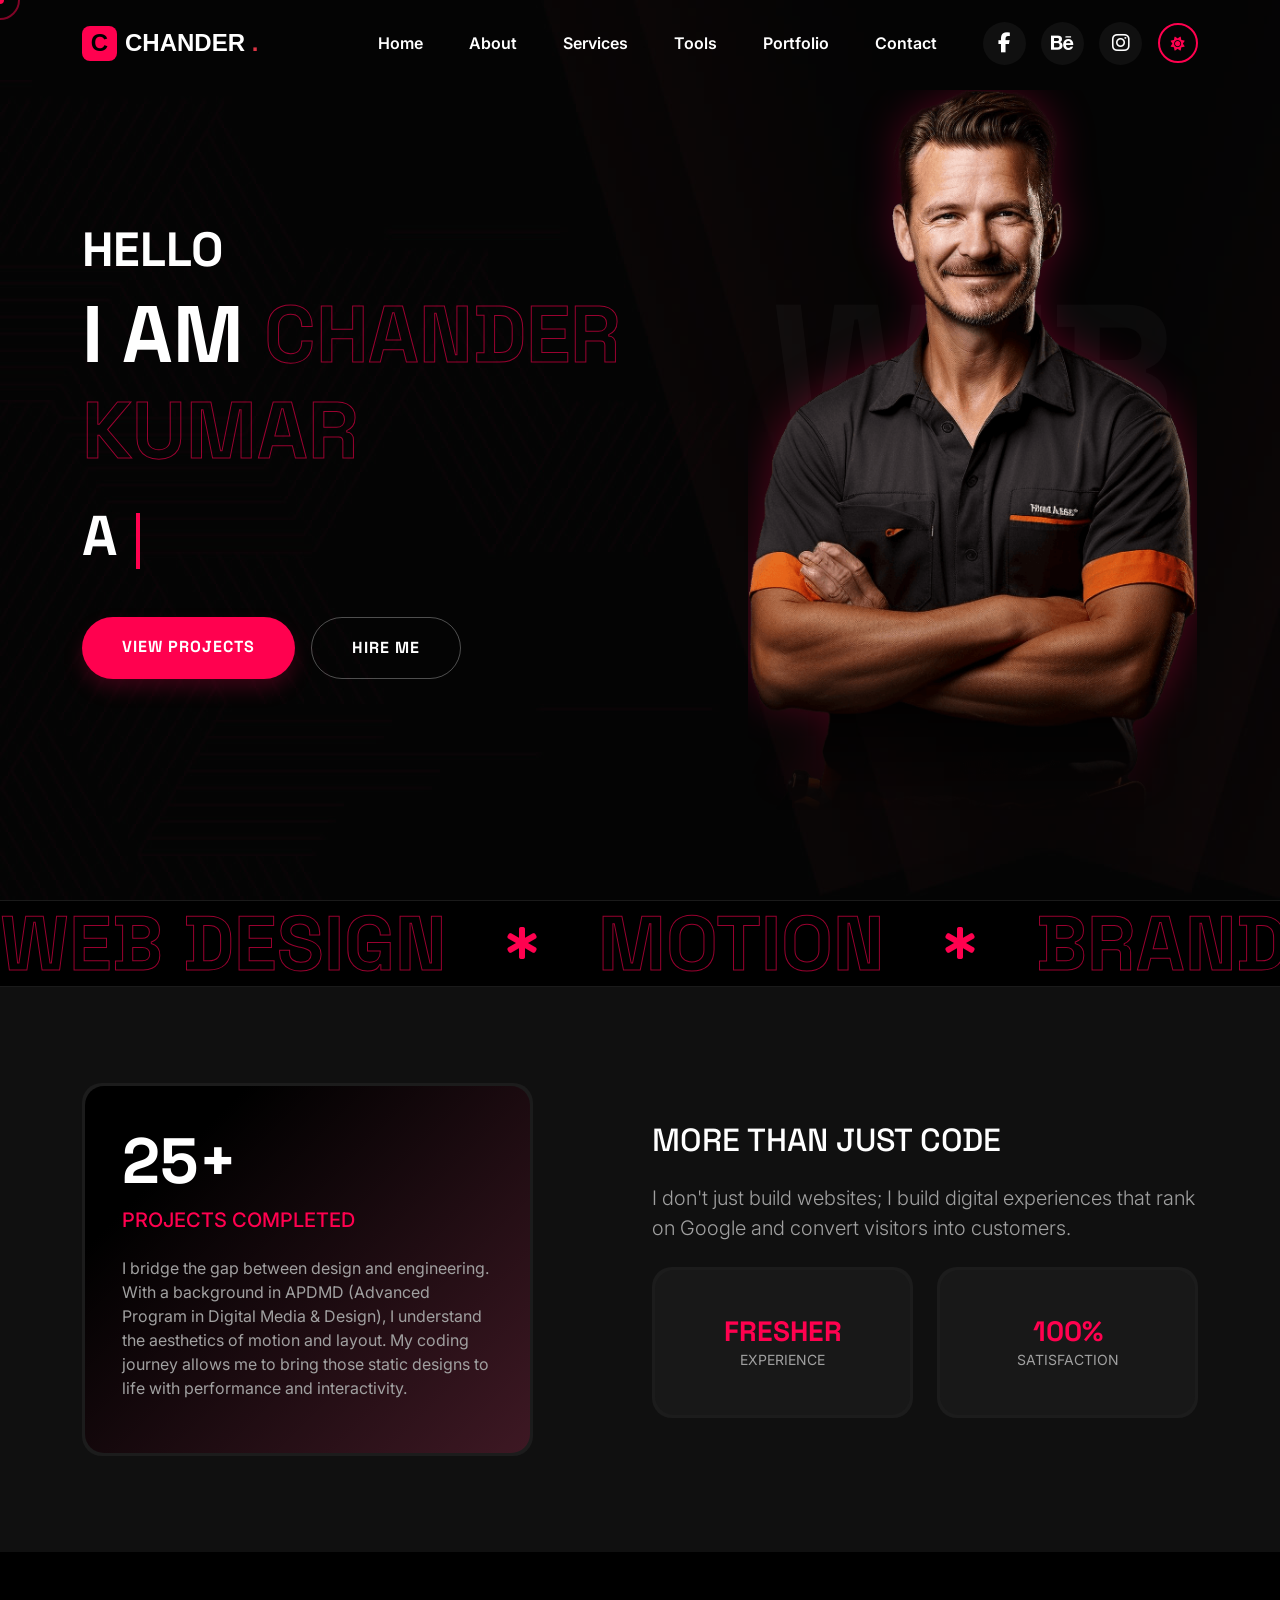
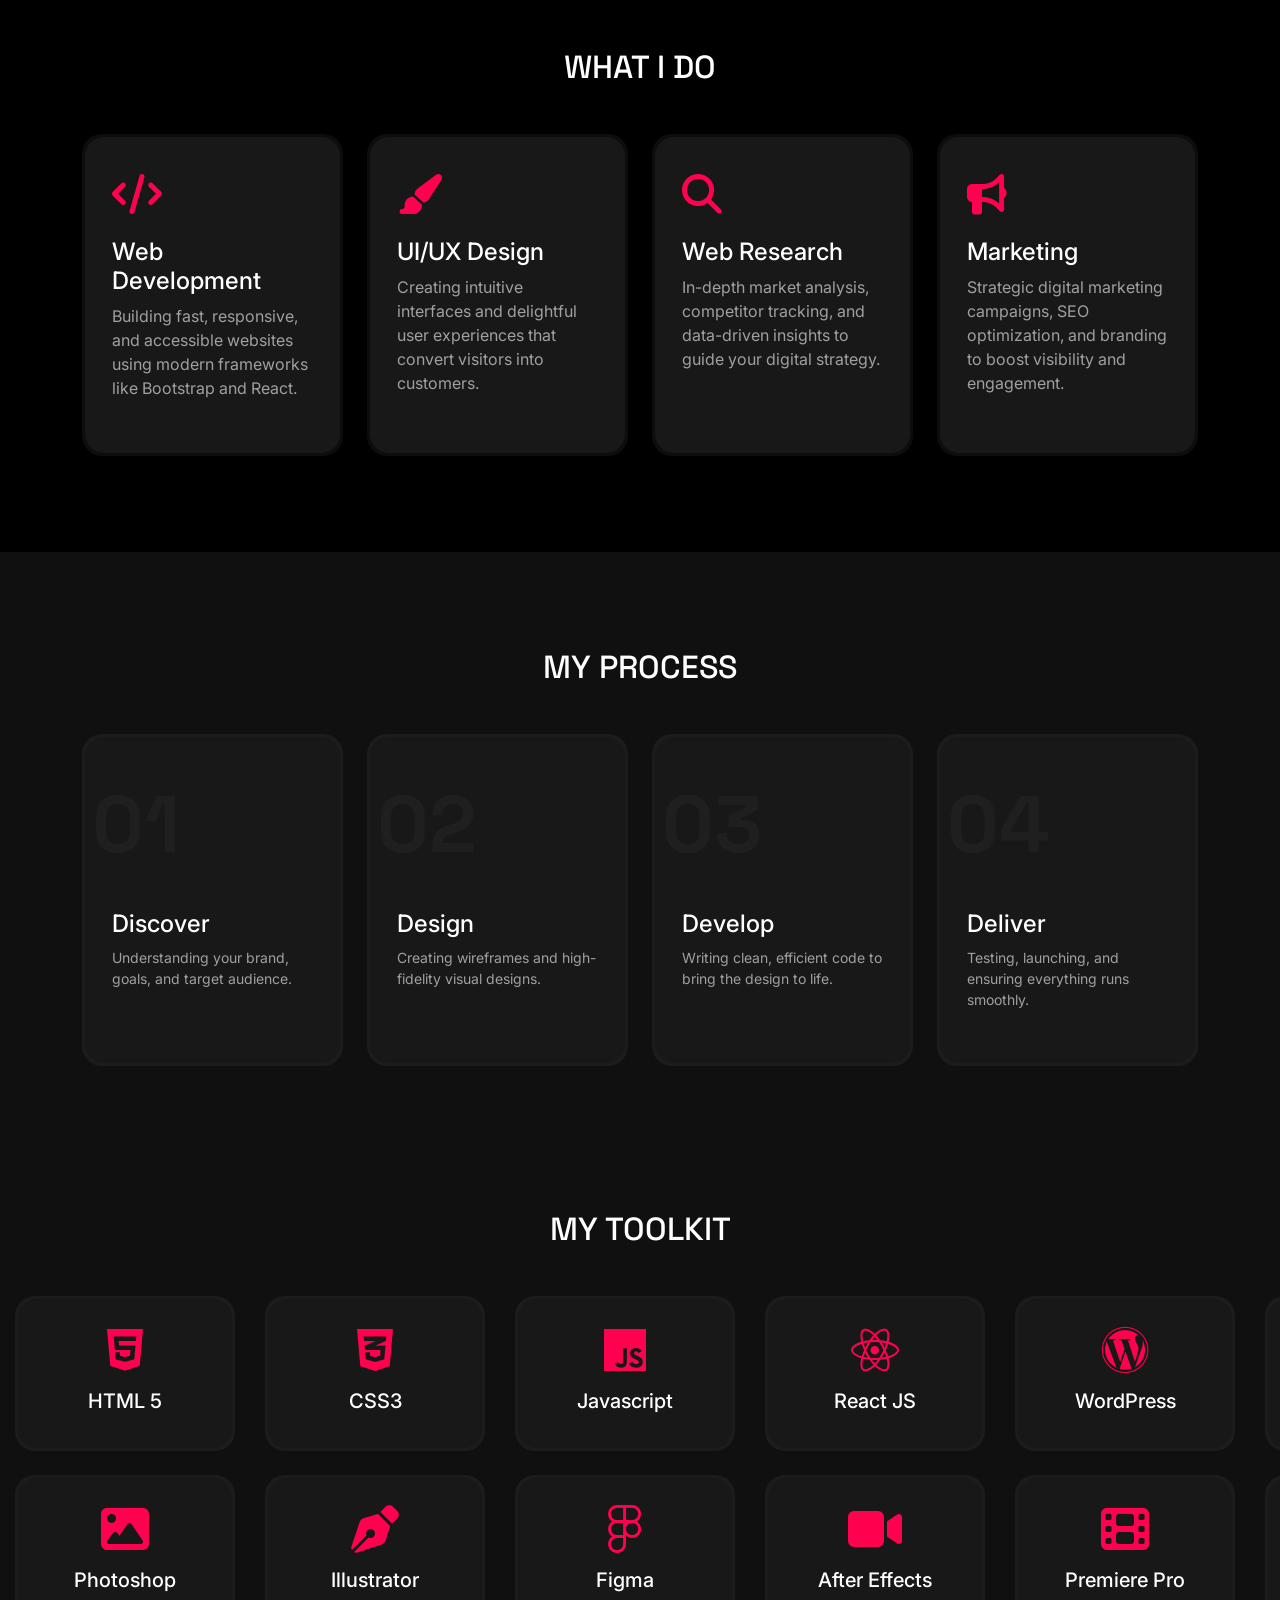
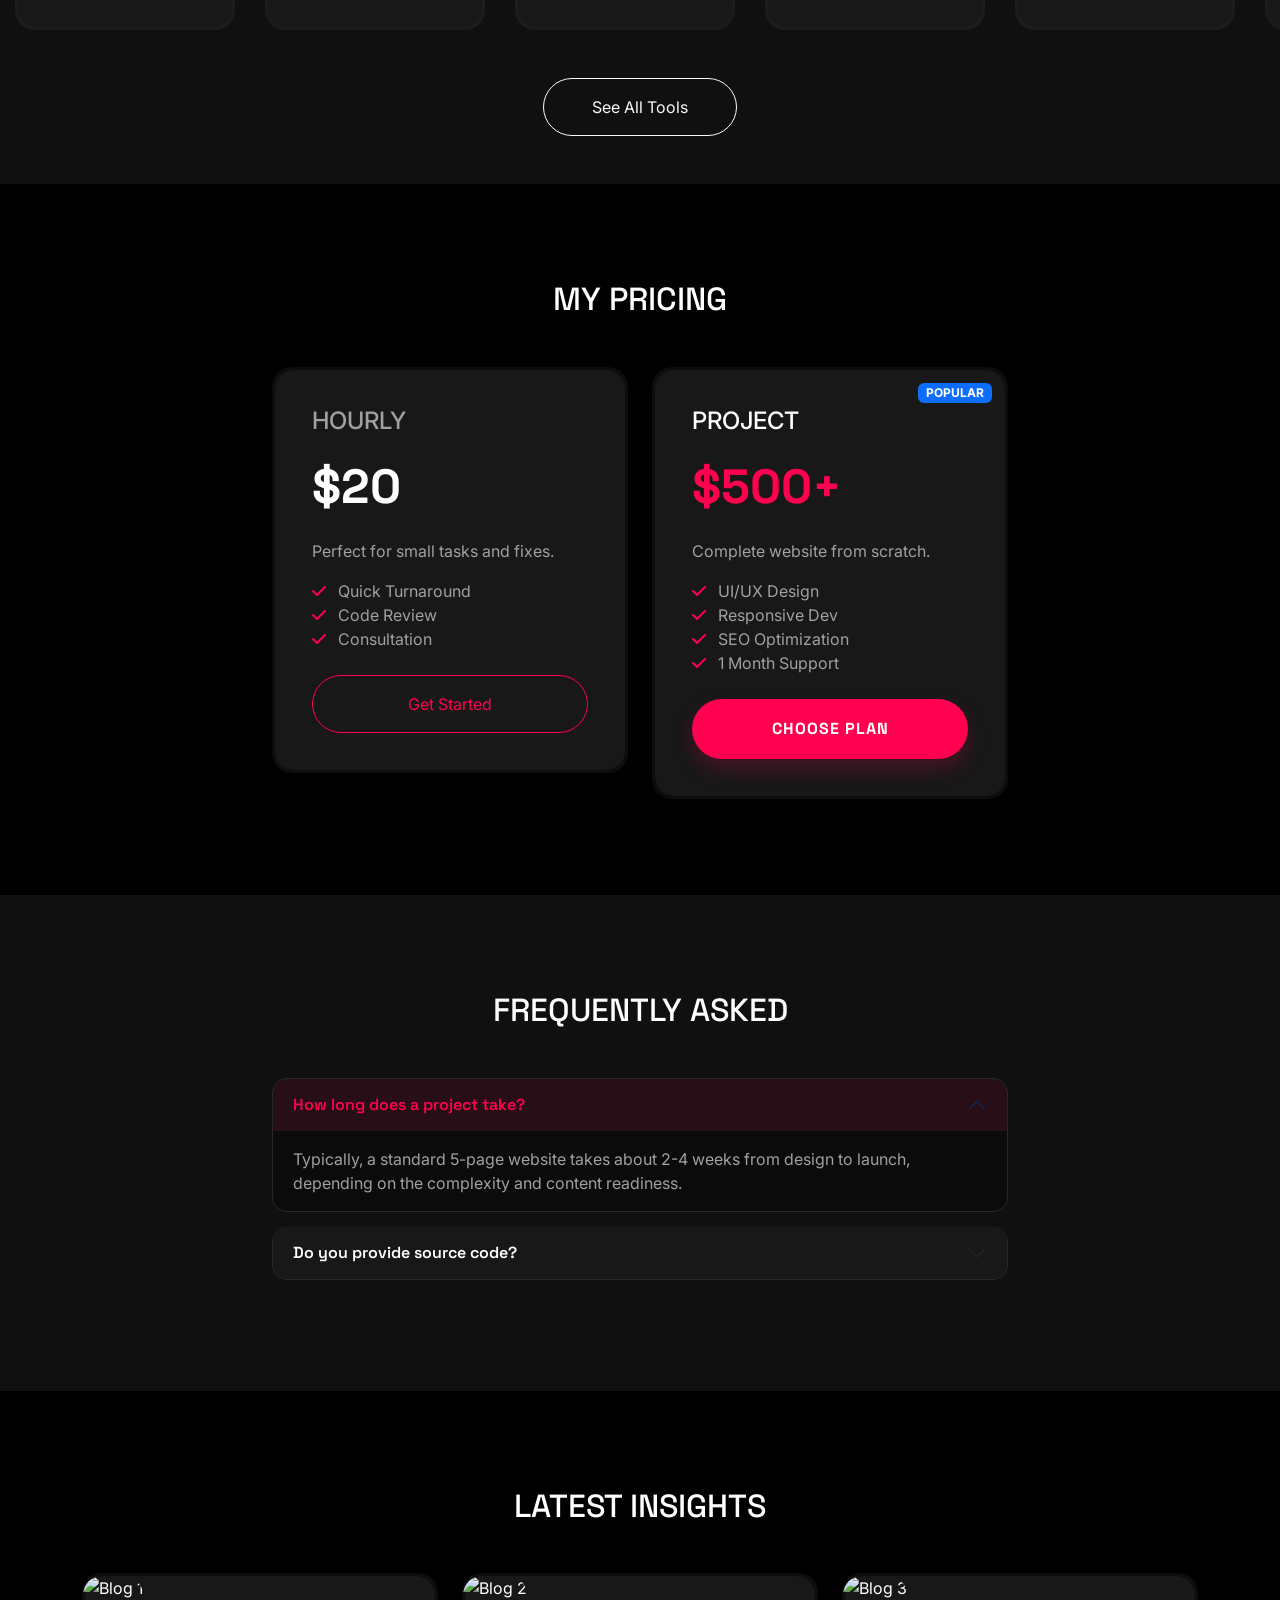
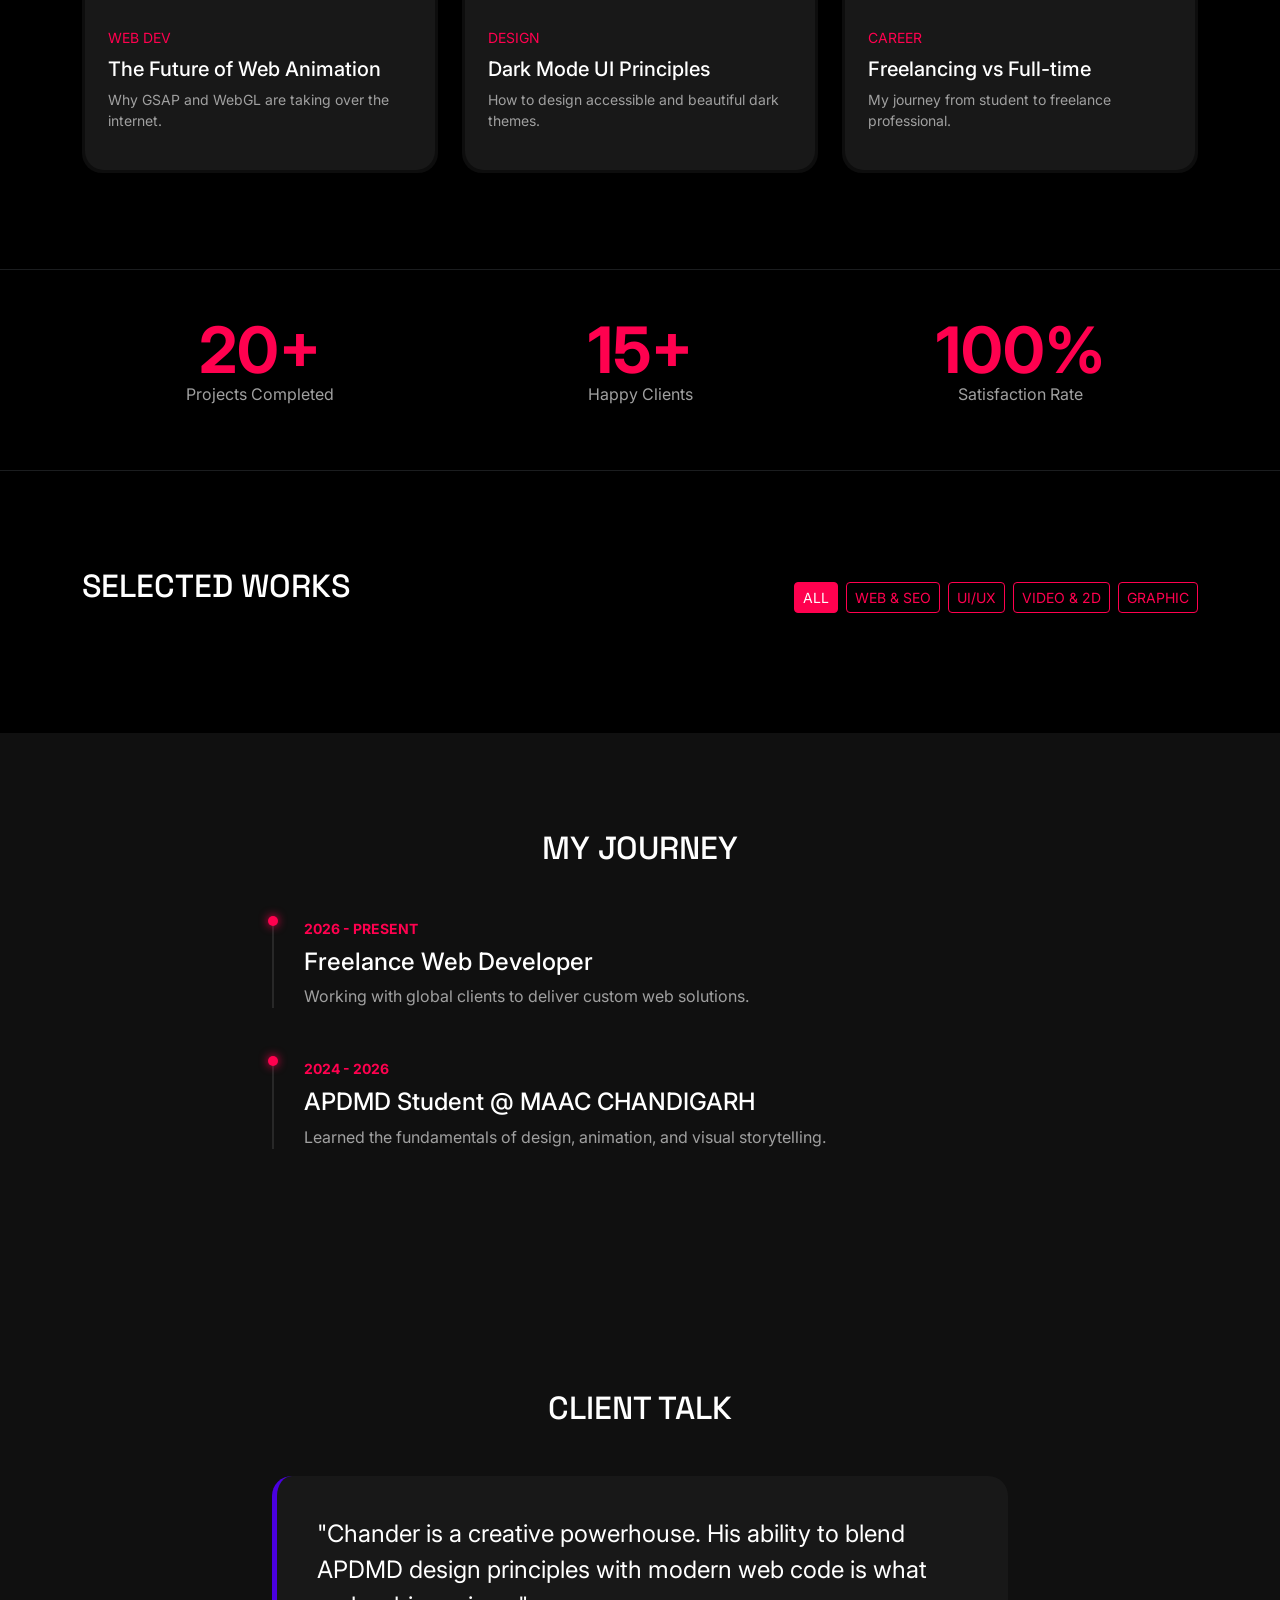
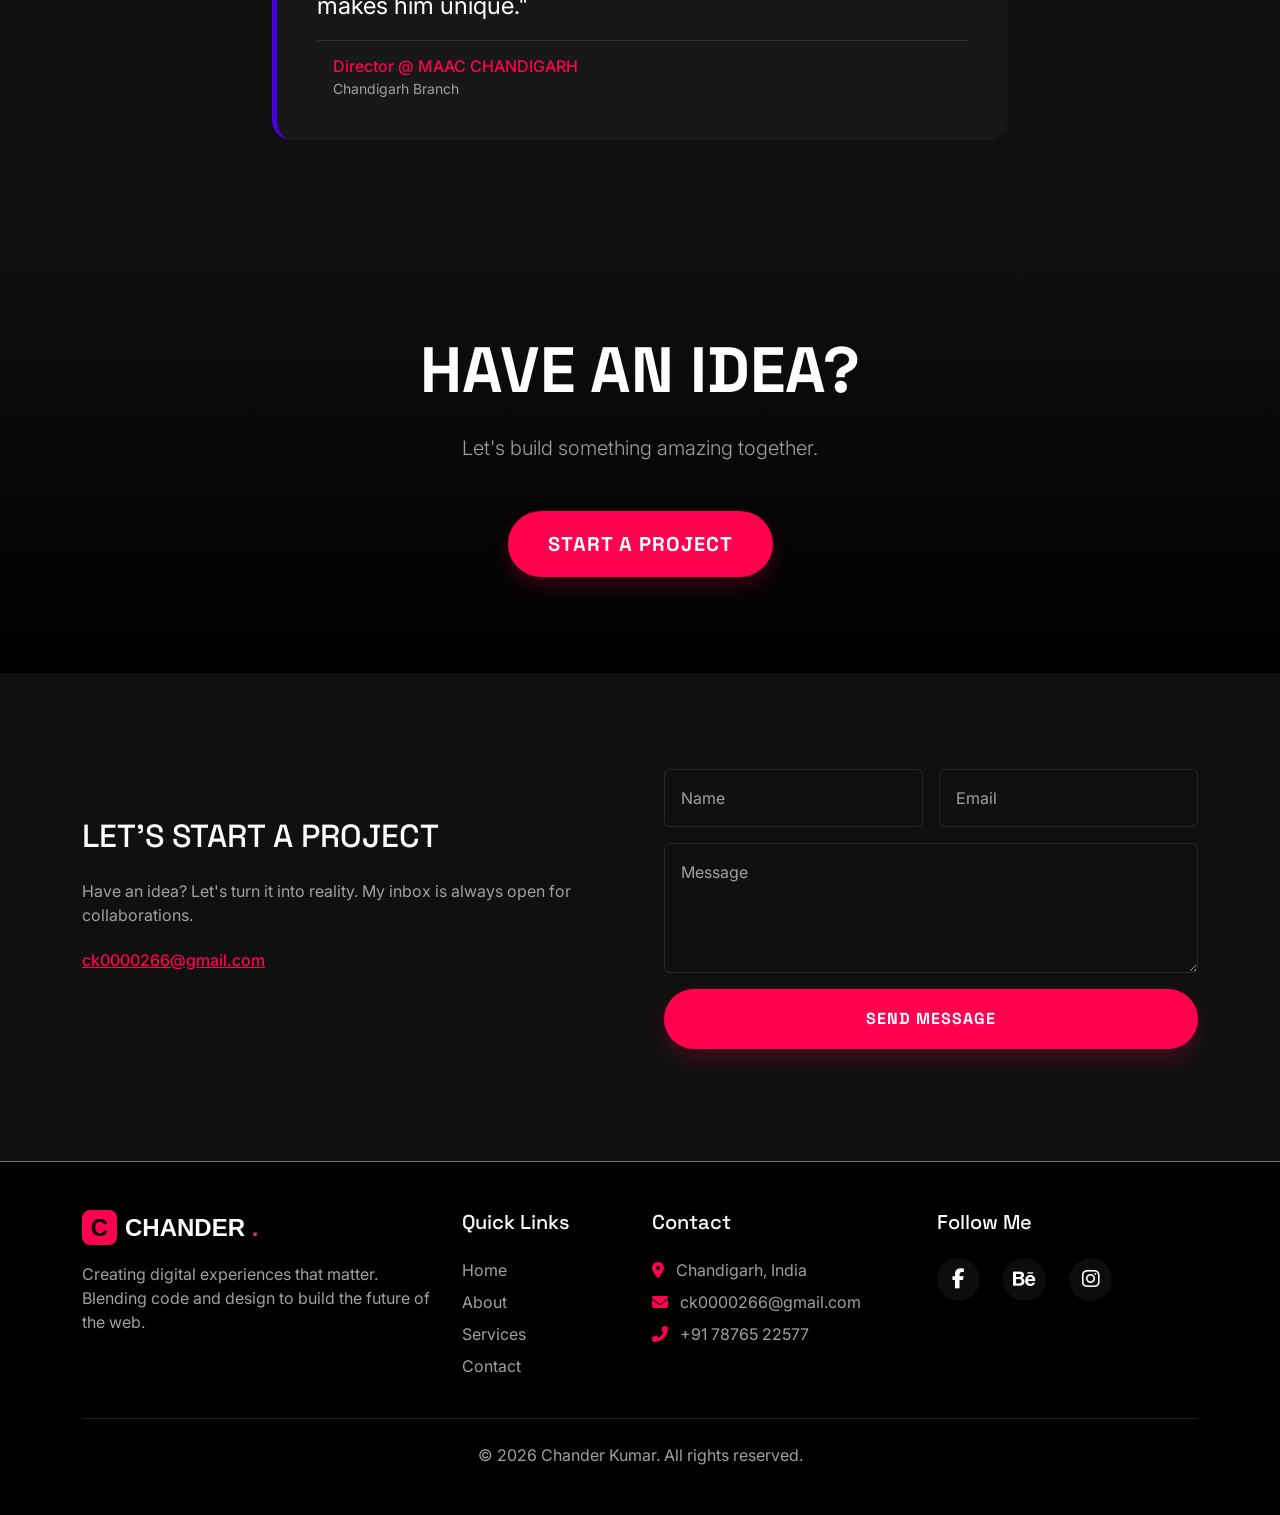
==== index.html @ 3947a3ec "Update index.html" ====
<!DOCTYPE html>
<html lang="en">
    <head>
        <meta charset="UTF-8">
        <meta name="viewport" content="width=device-width, initial-scale=1.0">
        <title>Chander Kumar | APDMD Visual Artist &amp; Web Dev</title>
        <link href="https://fonts.googleapis.com/css2?family=Inter:wght@300;400;600&family=Space+Grotesk:wght@500;700&display=swap" rel="stylesheet">
        <link rel="stylesheet" href="https://cdnjs.cloudflare.com/ajax/libs/font-awesome/6.4.0/css/all.min.css">
        <link rel="stylesheet" href="assets/bootstrap-5/css/bootstrap.css" type="text/css">
        <link rel="stylesheet" href="assets/css/style.css" type="text/css">
        <script src="https://cdn.jsdelivr.net/npm/emailjs-com@3/dist/email.min.js"></script>

        <script>
        (function(){
            emailjs.init("cvNofVl4cHA9MAgYz");
        })();
        </script>
    </head>
    <body>
    <nav class="navbar navbar-expand-lg navbar-light fixed-top">
        <div class="container">
            <a class="navbar-brand d-flex align-items-center gap-2" href="#">
                <div class="logo-box text-black d-flex justify-content-center align-items-center" 
                style="width: 35px; height: 35px; border-radius: 8px; font-weight: 900;">C</div>
                <span class="fw-bold">CHANDER<span class="text-danger"> .</span></span>
            </a>
            <button class="navbar-toggler" type="button" data-bs-toggle="collapse" data-bs-target="#navbarNav"> <span class="navbar-toggler-icon"></span> </button>
            <div class="collapse navbar-collapse" id="navbarNav">
                <ul class="navbar-nav ms-auto">
                    <li class="nav-item"><a class="nav-link" href="#home">Home</a></li>
                    <li class="nav-item"><a class="nav-link" href="about.html">About</a></li>
                    <li class="nav-item"><a class="nav-link" href="services.html">Services</a></li>
                    <li class="nav-item"><a class="nav-link" href="#tools">Tools</a></li>
                    <li class="nav-item"><a class="nav-link" href="#gallery">Portfolio</a></li>
                    <li class="nav-item"><a class="nav-link" href="contact.html">Contact</a></li>
                </ul>
                <div class="d-flex gap-2 ms-lg-3 mt-3 mt-lg-0 align-items-center">
                    <a href="#" class="nav-social-link"><i class="fab fa-facebook-f"></i></a>
                    <a href="#" class="nav-social-link"><i class="fab fa-behance"></i></a>
                    <a href="#" class="nav-social-link"><i class="fab fa-instagram"></i></a>
                </div>
                <!-- Theme Switcher -->
                <div class="ms-lg-3 mt-2 mt-lg-0">
                    <button class="btn btn-sm switch" id="theme-switcher"> <i class="fas fa-sun"></i> </button>
                </div>
            </div>
        </div>
    </nav>
    <section id="home" class="hero position-relative overflow-hidden">
        <div class="hero-bg-overlay"></div>
        <div class="container position-relative z-2 h-100">
            <div class="row align-items-center h-100">
                <div class="col-lg-7 hero-content">
                <h3 class="display-5 fw-bold mb-2 hero-anim">Hello</h3>
                <h1 class="display-1 fw-bold mb-4 hero-anim">I am <span class="self-name">Chander Kumar</span></h1>
                <h2 class="display-4 fw-bold hero-anim">a <span class="typing-text"></span></h2>
                    <div class="d-flex gap-3 mt-5 hero-anim"> 
                        <a href="#gallery" class="btn btn-main hover-target">VIEW PROJECTS</a> 
                        <a href="contact.html" class="btn hero-btn hover-target">HIRE ME</a> 
                    </div>  
                </div>
                <div class="col-lg-5 position-relative text-center d-none d-lg-block">
                    <div class="behind-text">WEB<br>DEV</div>
                    <div class="hero-img-wrapper hero-anim">
                        <!-- Replace this URL with your actual image -->
                        <img src="assets/images/self_img.png" class="img-fluid hero-user-img" alt="Chander Kumar">
                    </div>
                </div>
            </div>
        </div>
    </section>
    
    <!-- NEW: Marquee Section -->
    <section class="marquee-section py-1 overflow-hidden">
        <div class="marquee-content"> 
            <!-- Original Set -->
            <span class="marquee-item">Web Design <i class="fas fa-star-of-life"></i></span>
            <span class="marquee-item">Motion <i class="fas fa-star-of-life"></i></span>
            <span class="marquee-item">Branding <i class="fas fa-star-of-life"></i></span>
            <span class="marquee-item">Development <i class="fas fa-star-of-life"></i></span>
            
            <!-- Duplicate Set for Seamless Loop -->
            <span class="marquee-item">Web Design <i class="fas fa-star-of-life"></i></span>
            <span class="marquee-item">Motion <i class="fas fa-star-of-life"></i></span>
            <span class="marquee-item">Branding <i class="fas fa-star-of-life"></i></span>
            <span class="marquee-item">Development <i class="fas fa-star-of-life"></i></span>
        </div>
    </section>
    
    <!-- NEW: About Section -->
    <section id="about" class="py-5">
        <div class="container py-5">
            <div class="row align-items-center">
                <div class="col-lg-5 mb-4 mb-lg-0">
                    <div class="about-content-card hover-target">
                        <h2 class="display-3 fw-bold text-white mb-2">25+</h2>
                        <h5 class="primary-color mb-4">PROJECTS COMPLETED</h5>
                        <p class="text-secondary">I bridge the gap between design and engineering. With a background in APDMD (Advanced Program in Digital Media &amp; Design), I understand the aesthetics of motion and layout. My coding journey allows me to bring those static designs to life with performance and interactivity.</p>
                    </div>
                </div>
                <div class="col-lg-6 offset-lg-1">
                    <h2 class="mb-4 typewriter-text">MORE THAN JUST CODE</h2>
                    <p class="lead text-secondary mb-4">I don't just build websites; I build digital experiences that rank on Google and convert visitors into customers.</p>
                    <div class="row g-4">
                        <div class="col-6">
                            <div class="about-stat-card hover-target text-wrap text-break">
                                <div class="about-stat-content py-5 text-center">
                                    <h3 class="fw-bold primary-color mb-0">Fresher</h3>
                                    <p class="text-secondary small mb-0">EXPERIENCE</p>
                                </div>
                            </div>
                        </div>
                        <div class="col-6">
                            <div class="about-stat-card hover-target text-wrap text-break">
                                <div class="about-stat-content py-5 text-center">
                                    <h3 class="fw-bold primary-color mb-0">100%</h3>
                                    <p class="text-secondary small mb-0">SATISFACTION</p>
                                </div>
                            </div>
                        </div>
                    </div>
                </div>
            </div>
        </div>
    </section>
    
    <!-- NEW: Services Section -->
    <section id="services" class="py-5 bg-black">
        <div class="container py-5">
            <h2 class="text-center mb-5 typewriter-text">WHAT I DO</h2>
            <div class="row g-4">
                <div class="col-md-6 col-lg-3">
                    <div class="service-card hover-target"> <i class="fas fa-code fs-1 primary-color mb-4"></i>
                        <h4>Web Development</h4>
                        <p class="text-secondary">Building fast, responsive, and accessible websites using modern frameworks like Bootstrap and React.</p>
                    </div>
                </div>
                <div class="col-md-6 col-lg-3">
                    <div class="service-card hover-target"> <i class="fas fa-paint-brush fs-1 primary-color mb-4"></i>
                        <h4>UI/UX Design</h4>
                        <p class="text-secondary">Creating intuitive interfaces and delightful user experiences that convert visitors into customers.</p>
                    </div>
                </div>
                <div class="col-md-6 col-lg-3">
                    <div class="service-card hover-target"> <i class="fas fa-search fs-1 primary-color mb-4"></i>
                        <h4>Web Research</h4>
                        <p class="text-secondary">In-depth market analysis, competitor tracking, and data-driven insights to guide your digital strategy.</p>
                    </div>
                </div>
                <div class="col-md-6 col-lg-3">
                    <div class="service-card hover-target"> <i class="fas fa-bullhorn fs-1 primary-color mb-4"></i>
                        <h4>Marketing</h4>
                        <p class="text-secondary">Strategic digital marketing campaigns, SEO optimization, and branding to boost visibility and engagement.</p>
                    </div>
                </div>
            </div>
        </div>
    </section>
    
    <!-- NEW: Process Section -->
    <section id="process" class="py-5">
        <div class="container py-5">
            <h2 class="text-center mb-5 typewriter-text">MY PROCESS</h2>
            <div class="row g-4">
                <div class="col-md-3 col-sm-6">
                    <div class="process-card hover-target"> <span class="step-number">01</span>
                        <h4 class="mt-3">Discover</h4>
                        <p class="text-secondary small">Understanding your brand, goals, and target audience.</p>
                    </div>
                </div>
                <div class="col-md-3 col-sm-6">
                    <div class="process-card hover-target"> <span class="step-number">02</span>
                        <h4 class="mt-3">Design</h4>
                        <p class="text-secondary small">Creating wireframes and high-fidelity visual designs.</p>
                    </div>
                </div>
                <div class="col-md-3 col-sm-6">
                    <div class="process-card hover-target"> <span class="step-number">03</span>
                        <h4 class="mt-3">Develop</h4>
                        <p class="text-secondary small">Writing clean, efficient code to bring the design to life.</p>
                    </div>
                </div>
                <div class="col-md-3 col-sm-6">
                    <div class="process-card hover-target"> <span class="step-number">04</span>
                        <h4 class="mt-3">Deliver</h4>
                        <p class="text-secondary small">Testing, launching, and ensuring everything runs smoothly.</p>
                    </div>
                </div>
            </div>
        </div>
    </section>
    <section id="tools" class="py-5 overflow-hidden">
        <div class="container">
            <h2 class="text-center mb-5 typewriter-text">MY TOOLKIT</h2>
        </div>
        <div class="tool-marquee mt-5">
            <div class="tool-marquee-row" id="tool-row-1">
                <div class="tool-card hover-target"><i class="fab fa-html5"></i>
                    <h5>HTML 5</h5>
                </div>
                <div class="tool-card hover-target"><i class="fab fa-css3-alt"></i>
                    <h5>CSS3</h5>
                </div>
                <div class="tool-card hover-target"><i class="fab fa-js"></i>
                    <h5>Javascript</h5>
                </div>
                <div class="tool-card hover-target"><i class="fab fa-react"></i>
                    <h5>React JS</h5>
                </div>
                <div class="tool-card hover-target"><i class="fab fa-wordpress"></i>
                    <h5>WordPress</h5>
                </div>
                <div class="tool-card hover-target"><i class="fab fa-github"></i>
                    <h5>GitHub</h5>
                </div>
            </div>
        </div>
        <div class="tool-marquee mt-4">
            <div class="tool-marquee-row" id="tool-row-2">
                <div class="tool-card hover-target"><i class="fas fa-image"></i>
                    <h5>Photoshop</h5>
                </div>
                <div class="tool-card hover-target"><i class="fas fa-pen-nib"></i>
                    <h5>Illustrator</h5>
                </div>
                <div class="tool-card hover-target"><i class="fab fa-figma"></i>
                    <h5>Figma</h5>
                </div>
                <div class="tool-card hover-target"><i class="fas fa-video"></i>
                    <h5>After Effects</h5>
                </div>
                <div class="tool-card hover-target"><i class="fas fa-film"></i>
                    <h5>Premiere Pro</h5>
                </div>
                <div class="tool-card hover-target"><i class="fas fa-search"></i>
                    <h5>SEO</h5>
                </div>
            </div>
        </div>
        <div class="text-center mt-5">
            <button class="btn btn-outline-light rounded-pill px-5 py-3 hover-target tool-btn" data-bs-toggle="modal" data-bs-target="#toolsModal">See All Tools</button>
        </div>
    </section>
    
    <!-- Tools Modal -->
    <div class="modal fade" id="toolsModal" tabindex="-1" aria-hidden="true">
        <div class="modal-dialog modal-xl modal-dialog-centered modal-dialog-scrollable">
            <div class="modal-content bg-dark border-secondary">
                <div class="modal-header border-secondary">
                    <h4 class="modal-title">Complete Toolkit</h4>
                    <button type="button" class="btn-close btn-close-white" data-bs-dismiss="modal" aria-label="Close"></button>
                </div>
                <div class="modal-body p-4 p-lg-5"> 
                    
                    <!-- 1. Graphic Design -->
                    <h5 class="mb-4 border-bottom border-secondary fw-bold pb-2 d-inline-block">GRAPHIC DESIGN</h5>
                    <div class="row g-3 mb-5">
                        <div class="col-6 col-md-4 col-lg-3">
                            <div class="tool-card p-3"><i class="fas fa-image mb-2 fs-2"></i>
                                <h6 class="mb-0">Photoshop</h6>
                            </div>
                        </div>
                        <div class="col-6 col-md-4 col-lg-3">
                            <div class="tool-card p-3"><i class="fas fa-pen-nib mb-2 fs-2"></i>
                                <h6 class="mb-0">Illustrator</h6>
                            </div>
                        </div>
                        <div class="col-6 col-md-4 col-lg-3">
                            <div class="tool-card p-3"><i class="fas fa-book-open mb-2 fs-2"></i>
                                <h6 class="mb-0">InDesign</h6>
                            </div>
                        </div>
                        <div class="col-6 col-md-4 col-lg-3">
                            <div class="tool-card p-3"><i class="fas fa-pencil-ruler mb-2 fs-2"></i>
                                <h6 class="mb-0">CorelDRAW</h6>
                            </div>
                        </div>
                    </div>
                    
                    <!-- 2. UI/UX Design -->
                    <h5 class="mb-4 border-bottom border-secondary fw-bold pb-2 d-inline-block">UI/UX DESIGN</h5>
                    <div class="row g-3 mb-5">
                        <div class="col-6 col-md-4 col-lg-3">
                            <div class="tool-card p-3"><i class="fab fa-figma mb-2 fs-2"></i>
                                <h6 class="mb-0">Figma</h6>
                            </div>
                        </div>
                    </div>
                    
                    <!-- 3. Web Development -->
                    <h5 class="mb-4 border-bottom border-secondary fw-bold pb-2 d-inline-block">WEB DEVELOPMENT</h5>
                    <div class="row g-3 mb-5">
                        <div class="col-6 col-md-4 col-lg-3">
                            <div class="tool-card p-3"><i class="fab fa-html5 mb-2 fs-2"></i>
                                <h6 class="mb-0">HTML 5</h6>
                            </div>
                        </div>
                        <div class="col-6 col-md-4 col-lg-3">
                            <div class="tool-card p-3"><i class="fab fa-css3-alt mb-2 fs-2"></i>
                                <h6 class="mb-0">CSS3</h6>
                            </div>
                        </div>
                        <div class="col-6 col-md-4 col-lg-3">
                            <div class="tool-card p-3"><i class="fab fa-bootstrap mb-2 fs-2"></i>
                                <h6 class="mb-0">Bootstrap</h6>
                            </div>
                        </div>
                        <div class="col-6 col-md-4 col-lg-3">
                            <div class="tool-card p-3"><i class="fab fa-js mb-2 fs-2"></i>
                                <h6 class="mb-0">Javascript</h6>
                            </div>
                        </div>
                        <div class="col-6 col-md-4 col-lg-3">
                            <div class="tool-card p-3"><i class="fab fa-react mb-2 fs-2"></i>
                                <h6 class="mb-0">React JS</h6>
                            </div>
                        </div>
                        <div class="col-6 col-md-4 col-lg-3">
                            <div class="tool-card p-3"><i class="fab fa-php mb-2 fs-2"></i>
                                <h6 class="mb-0">PHP</h6>
                            </div>
                        </div>
                        <div class="col-6 col-md-4 col-lg-3">
                            <div class="tool-card p-3"><i class="fas fa-database mb-2 fs-2"></i>
                                <h6 class="mb-0">MySQL</h6>
                            </div>
                        </div>
                        <div class="col-6 col-md-4 col-lg-3">
                            <div class="tool-card p-3"><i class="fab fa-wordpress mb-2 fs-2"></i>
                                <h6 class="mb-0">WordPress</h6>
                            </div>
                        </div>
                        <div class="col-6 col-md-4 col-lg-3">
                            <div class="tool-card p-3"><i class="fab fa-github mb-2 fs-2"></i>
                                <h6 class="mb-0">GitHub</h6>
                            </div>
                        </div>
                        <div class="col-6 col-md-4 col-lg-3">
                            <div class="tool-card p-3"><i class="fab fa-laravel mb-2 fs-2"></i>
                                <h6 class="mb-0">Laravel</h6>
                            </div>
                        </div>
                        <div class="col-6 col-md-4 col-lg-3">
                            <div class="tool-card p-3"><i class="fab fa-js-square mb-2 fs-2"></i>
                                <h6 class="mb-0">ES6+</h6>
                            </div>
                        </div>
                        <div class="col-6 col-md-4 col-lg-3">
                            <div class="tool-card p-3"><i class="fas fa-code mb-2 fs-2"></i>
                                <h6 class="mb-0">jQuery</h6>
                            </div>
                        </div>
                    </div>
                    
                    <!-- 4. Marketing -->
                    <h5 class="mb-4 border-bottom border-secondary fw-bold pb-2 d-inline-block">MARKETING</h5>
                    <div class="row g-3 mb-5">
                        <div class="col-6 col-md-4 col-lg-3">
                            <div class="tool-card p-3"><i class="fas fa-search mb-2 fs-2"></i>
                                <h6 class="mb-0">SEO</h6>
                            </div>
                        </div>
                    </div>
                    
                    <!-- 5. Video & Animation -->
                    <h5 class="mb-4 border-bottom border-secondary fw-bold pb-2 d-inline-block">VIDEO &amp; ANIMATION</h5>
                    <div class="row g-3">
                        <div class="col-6 col-md-4 col-lg-3">
                            <div class="tool-card p-3"><i class="fas fa-video mb-2 fs-2"></i>
                                <h6 class="mb-0">After Effects</h6>
                            </div>
                        </div>
                        <div class="col-6 col-md-4 col-lg-3">
                            <div class="tool-card p-3"><i class="fas fa-film mb-2 fs-2"></i>
                                <h6 class="mb-0">Premiere Pro</h6>
                            </div>
                        </div>
                        <div class="col-6 col-md-4 col-lg-3">
                            <div class="tool-card p-3"><i class="fas fa-running mb-2 fs-2"></i>
                                <h6 class="mb-0">Animate CC</h6>
                            </div>
                        </div>
                        <div class="col-6 col-md-4 col-lg-3">
                            <div class="tool-card p-3"><i class="fas fa-dragon mb-2 fs-2"></i>
                                <h6 class="mb-0">Moho Pro</h6>
                            </div>
                        </div>
                        <div class="col-6 col-md-4 col-lg-3">
                            <div class="tool-card p-3"><i class="fas fa-wave-square mb-2 fs-2"></i>
                                <h6 class="mb-0">Audition</h6>
                            </div>
                        </div>
                    </div>
                </div>
            </div>
        </div>
    </div>
    
    <!-- NEW: Pricing Section -->
    <section id="pricing" class="py-5 bg-black">
        <div class="container py-5">
            <h2 class="text-center mb-5 typewriter-text">MY PRICING</h2>
            <div class="row g-4 justify-content-center">
                <div class="col-md-4">
                    <div class="pricing-card hover-target">
                        <h4 class="text-secondary">HOURLY</h4>
                        <div class="price-tag my-3">$20</div>
                        <p class="text-secondary">Perfect for small tasks and fixes.</p>
                        <ul class="list-unstyled text-secondary mb-4">
                            <li><i class="fas fa-check text-primary me-2"></i> Quick Turnaround</li>
                            <li><i class="fas fa-check text-primary me-2"></i> Code Review</li>
                            <li><i class="fas fa-check text-primary me-2"></i> Consultation</li>
                        </ul>
                        <a href="#contact" class="btn btn-outline-primary py-3 w-100 rounded-pill">Get Started</a>
                    </div>
                </div>
                <div class="col-md-4">
                    <div class="pricing-card featured hover-target">
                        <div class="badge bg-primary position-absolute top-0 end-0 m-3">POPULAR</div>
                        <h4>PROJECT</h4>
                        <div class="price-tag text-primary my-3">$500+</div>
                        <p class="text-secondary">Complete website from scratch.</p>
                        <ul class="list-unstyled text-secondary mb-4">
                            <li><i class="fas fa-check text-primary me-2"></i> UI/UX Design</li>
                            <li><i class="fas fa-check text-primary me-2"></i> Responsive Dev</li>
                            <li><i class="fas fa-check text-primary me-2"></i> SEO Optimization</li>
                            <li><i class="fas fa-check text-primary me-2"></i> 1 Month Support</li>
                        </ul>
                        <a href="#contact" class="btn btn-main w-100">Choose Plan</a>
                    </div>
                </div>
            </div>
        </div>
    </section>
    
    <!-- NEW: FAQ Section -->
    <section class="py-5">
        <div class="container py-5">
            <div class="row justify-content-center">
                <div class="col-lg-8">
                    <h2 class="text-center mb-5 typewriter-text">FREQUENTLY ASKED</h2>
                    <div class="accordion" id="faqAccordion">
                        <div class="accordion-item">
                            <h2 class="accordion-header">
                                <button class="accordion-button hover-target" type="button" data-bs-toggle="collapse" data-bs-target="#faq1"> How long does a project take? </button>
                            </h2>
                            <div id="faq1" class="accordion-collapse collapse show" data-bs-parent="#faqAccordion">
                                <div class="accordion-body"> Typically, a standard 5-page website takes about 2-4 weeks from design to launch, depending on the complexity and content readiness. </div>
                            </div>
                        </div>
                        <div class="accordion-item">
                            <h2 class="accordion-header">
                                <button class="accordion-button collapsed hover-target" type="button" data-bs-toggle="collapse" data-bs-target="#faq2"> Do you provide source code? </button>
                            </h2>
                            <div id="faq2" class="accordion-collapse collapse" data-bs-parent="#faqAccordion">
                                <div class="accordion-body"> Yes, once the project is paid in full, you own 100% of the source code and design assets. </div>
                            </div>
                        </div>
                    </div>
                </div>
            </div>
        </div>
    </section>
    
    <!-- NEW: Blog Section -->
    <section class="py-5 bg-black">
        <div class="container py-5">
            <h2 class="text-center mb-5 typewriter-text">LATEST INSIGHTS</h2>
            <div class="row g-4">
                <div class="col-md-4">
                    <div class="blog-card hover-target"> <img src="https://images.unsplash.com/photo-1498050108023-c5249f4df085?q=80&w=800" class="blog-img" alt="Blog 1">
                        <div class="blog-content"> <small class="primary-color">WEB DEV</small>
                            <h5 class="mt-2">The Future of Web Animation</h5>
                            <p class="text-secondary small">Why GSAP and WebGL are taking over the internet.</p>
                        </div>
                    </div>
                </div>
                <div class="col-md-4">
                    <div class="blog-card hover-target"> <img src="https://images.unsplash.com/photo-1550745165-9bc0b252726f?q=80&w=800" class="blog-img" alt="Blog 2">
                        <div class="blog-content"> <small class="primary-color">DESIGN</small>
                            <h5 class="mt-2">Dark Mode UI Principles</h5>
                            <p class="text-secondary small">How to design accessible and beautiful dark themes.</p>
                        </div>
                    </div>
                </div>
                <div class="col-md-4">
                    <div class="blog-card hover-target"> <img src="https://images.unsplash.com/photo-1626785774573-4b799315345d?q=80&w=800" class="blog-img" alt="Blog 3">
                        <div class="blog-content"> <small class="primary-color">CAREER</small>
                            <h5 class="mt-2">Freelancing vs Full-time</h5>
                            <p class="text-secondary small">My journey from student to freelance professional.</p>
                        </div>
                    </div>
                </div>
            </div>
        </div>
    </section>
    
    <!-- NEW: Stats Section -->
    <section class="py-5 bg-black border-top border-bottom border-secondary border-opacity-25">
        <div class="container">
            <div class="row text-center g-4">
                <div class="col-md-4">
                    <div class="stat-number hover-target">20+</div>
                    <p class="text-secondary">Projects Completed</p>
                </div>
                <div class="col-md-4">
                    <div class="stat-number hover-target">15+</div>
                    <p class="text-secondary">Happy Clients</p>
                </div>
                <div class="col-md-4">
                    <div class="stat-number hover-target">100%</div>
                    <p class="text-secondary">Satisfaction Rate</p>
                </div>
            </div>
        </div>
    </section>
    <section id="gallery" class="py-5 bg-black">
        <div class="container py-5">
            <div class="d-flex justify-content-between align-items-end mb-5 flex-wrap gap-3">
                <h2 class="typewriter-text">SELECTED WORKS</h2>
                <div id="filter-btns" class="d-flex gap-2">
                    <button class="btn btn-sm btn-outline-primary active" onclick="filterGallery('all', this)">ALL</button>
                    <button class="btn btn-sm btn-outline-primary" onclick="filterGallery('web', this)">WEB &amp; SEO</button>
                    <button class="btn btn-sm btn-outline-primary" onclick="filterGallery('uiux', this)">UI/UX</button>
                    <button class="btn btn-sm btn-outline-primary" onclick="filterGallery('video', this)">VIDEO &amp; 2D</button>
                    <button class="btn btn-sm btn-outline-primary" onclick="filterGallery('graphic', this)">GRAPHIC</button>
                </div>
            </div>
            <div class="row g-4" id="gallery-wrapper"> </div>
        </div>
    </section>
    <div class="modal fade" id="videoModal" tabindex="-1" aria-hidden="true">
        <div class="modal-dialog modal-lg modal-dialog-centered">
            <div class="modal-content bg-dark border-secondary">
                <div class="modal-body p-0">
                    <div class="ratio ratio-16x9">
                        <iframe src="" id="projectVideo" allowfullscreen></iframe>
                    </div>
                </div>
            </div>
        </div>
    </div>
    
    <!-- NEW: Experience Section -->
    <section id="experience" class="py-5">
        <div class="container py-5">
            <h2 class="mb-5 text-center typewriter-text">MY JOURNEY</h2>
            <div class="row justify-content-center">
                <div class="col-lg-8">
                    <div class="timeline">
                        <div class="timeline-item mb-5 hover-target"> <span class="text-primary small fw-bold">2026 - PRESENT</span>
                            <h4 class="mt-2">Freelance Web Developer</h4>
                            <p class="text-secondary">Working with global clients to deliver custom web solutions.</p>
                        </div>
                        <div class="timeline-item mb-5 hover-target"> <span class="text-primary small fw-bold">2024 - 2026</span>
                            <h4 class="mt-2">APDMD Student @ MAAC CHANDIGARH</h4>
                            <p class="text-secondary">Learned the fundamentals of design, animation, and visual storytelling.</p>
                        </div>
                    </div>
                </div>
            </div>
        </div>
    </section>
    <section class="py-5">
        <div class="container py-5">
            <h2 class="text-center mb-5 typewriter-text">CLIENT TALK</h2>
            <div class="row justify-content-center">
                <div class="col-lg-8">
                    <div class="testi-card">
                        <p class="fs-4 italic">"Chander is a creative powerhouse. His ability to blend APDMD design principles with modern web code is what makes him unique."</p>
                        <hr class="border-secondary">
                        <div class="d-flex align-items-center">
                            <div class="ms-3">
                                <h6 class="mb-0 text-primary">Director @ MAAC CHANDIGARH</h6>
                                <small class="text-secondary">Chandigarh Branch</small> </div>
                        </div>
                    </div>
                </div>
            </div>
        </div>
    </section>
    
    <!-- NEW: CTA Section -->
    <section class="cta-section py-5 text-center">
        <div class="container py-5">
            <h2 class="display-3 fw-bold mb-4 typewriter-text">HAVE AN IDEA?</h2>
            <p class="lead text-secondary mb-5">Let's build something amazing together.</p>
            <a href="contact.html" class="btn btn-main btn-lg hover-target">START A PROJECT</a> </div>
    </section>
    
    <!-- Contact Form Section (Formerly Footer) -->
    <section id="contact" class="py-5">
        <div class="container py-5">
            <div class="row g-5">
                <div class="col-md-6">
                    <h2 class="mb-4 typewriter-text mt-5">LET'S START A PROJECT</h2>
                    <p class="text-secondary">Have an idea? Let's turn it into reality. My inbox is always open for collaborations.</p>
                    <div class="mt-4">
                        <h6 class="primary-color text-wrap text-break"><a href="https://mail.google.com/mail/?view=cm&amp;fs=1&amp;to=ck0000266@gmail.com" target="_blank" class="mail">ck0000266@gmail.com</a></h6>
                    </div>
                </div>
                <div class="col-md-6">
                    <form class="row g-3" id="contact-form">
                        <div class="col-md-6">
                            <input type="text" name="name" class="form-control bg-dark border-secondary p-3" placeholder="Name" required>
                        </div>
                        <div class="col-md-6">
                            <input type="email" name="email" class="form-control bg-dark border-secondary p-3" placeholder="Email" required>
                        </div>
                        <div class="col-12">
                            <textarea name="message" class="form-control bg-dark border-secondary p-3" rows="4" placeholder="Message" required></textarea>
                        </div>
                        <div class="col-12">
                            <button type="submit" class="btn btn-main w-100">SEND MESSAGE</button>
                        </div>
                        <div id="success-msg"></div>
                    </form>
                </div>
            </div>
        </div>
    </section>

    <!-- NEW: Main Footer -->
    <footer class="py-5 border-top border-secondary bg-black">
        <div class="container">
            <div class="row g-4">
                <div class="col-md-4">
                    <a class="navbar-brand mb-3 d-flex align-items-center gap-2" href="#">
                        <div class="logo-box text-black d-flex justify-content-center align-items-center" 
                        style="width: 35px; height: 35px; border-radius: 8px; font-weight: 900;">C</div>
                        <span class="fw-bold">CHANDER<span class="text-danger"> .</span></span>
                    </a>
                    <p class="text-secondary">Creating digital experiences that matter. Blending code and design to build the future of the web.</p>
                </div>
                <div class="col-md-2">
                    <h5 class="mb-4">Quick Links</h5>
                    <ul class="list-unstyled">
                        <li class="mb-2"><a href="index.html" class="text-secondary text-decoration-none hover-target">Home</a></li>
                        <li class="mb-2"><a href="about.html" class="text-secondary text-decoration-none hover-target">About</a></li>
                        <li class="mb-2"><a href="services.html" class="text-secondary text-decoration-none hover-target">Services</a></li>
                        <li class="mb-2"><a href="contact.html" class="text-secondary text-decoration-none hover-target">Contact</a></li>
                    </ul>
                </div>
                <div class="col-md-3">
                    <h5 class="mb-4">Contact</h5>
                    <ul class="list-unstyled text-secondary">
                        <li class="mb-2"><i class="fas fa-map-marker-alt primary-color me-2"></i> Chandigarh, India</li>
                        <li class="mb-2"><i class="fas fa-envelope primary-color me-2"></i><a href="https://mail.google.com/mail/?view=cm&amp;fs=1&amp;to=ck0000266@gmail.com" class="text-secondary text-decoration-none hover-target" target="_blank"> ck0000266@gmail.com</a></li>
                        <li class="mb-2"><i class="fas fa-phone-alt primary-color me-2"></i><a href="https://wa.me/917876522577" class="text-secondary text-decoration-none hover-target" target="_blank"> +91 78765 22577</a></li>
                    </ul>
                </div>
                <div class="col-md-3">
                    <h5 class="mb-4">Follow Me</h5>
                    <div class="d-flex gap-3">
                        <a href="#" class="nav-social-link ms-0"><i class="fab fa-facebook-f"></i></a>
                        <a href="#" class="nav-social-link"><i class="fab fa-behance"></i></a>
                        <a href="#" class="nav-social-link"><i class="fab fa-instagram"></i></a>
                    </div>
                </div>
            </div>
            <div class="text-center pt-4 mt-4 border-top border-secondary border-opacity-25">
                <p class="mb-0 text-secondary">© 2026 Chander Kumar. All rights reserved.</p>
            </div>
        </div>
    </footer>
    
    <!-- Custom Cursor Elements -->
    <div class="cursor-dot"></div>
    <div class="cursor-outline"></div>
    
    <!-- Scroll Progress Button -->
    <div class="progress-wrap hover-target">
        <svg class="progress-circle svg-content" width="100%" height="100%" viewBox="-1 -1 102 102">
            <path d="M50,1 a49,49 0 0,1 0,98 a49,49 0 0,1 0,-98"/>
        </svg>
        <i class="fas fa-arrow-up"></i>
    </div>

    <!-- Floating Contact Button -->
    <div class="floating-contact-btn hover-target">
        <i class="fas fa-comment-dots"></i>
        <i class="fas fa-times"></i>
    </div>

    <!-- Quick Contact Modal -->
    <div class="modal fade" id="contactModal" tabindex="-1" aria-hidden="true">
        <div class="modal-dialog modal-dialog-centered">
            <div class="modal-content bg-dark border-secondary">
                <div class="modal-header border-secondary">
                    <h5 class="modal-title primary-color">Quick Message</h5>
                    <button type="button" class="btn-close btn-close-white" data-bs-dismiss="modal" aria-label="Close"></button>
                </div>
                <div class="modal-body p-4">
                    <form id="quick-contact-form">
                        <div class="mb-3">
                            <input type="text" name="name" class="form-control bg-dark border-secondary p-3" placeholder="Your Name" required>
                        </div>
                        <div class="mb-3">
                            <input type="email" name="email" class="form-control bg-dark border-secondary p-3" placeholder="Your Email" required>
                        </div>
                        <div class="mb-3">
                            <textarea name="message" class="form-control bg-dark border-secondary p-3" rows="4" placeholder="Your Message" required></textarea>
                        </div>
                        <button type="submit" class="btn btn-main w-100">SEND MESSAGE</button>
                        <div id="quick-success-msg" class="mt-3 text-center text-success fw-bold"></div>
                    </form>
                </div>
            </div>
        </div>
    </div>

    <script src="https://code.jquery.com/jquery-3.6.0.min.js"></script> 
    <script src="https://cdn.jsdelivr.net/npm/bootstrap@5.3.0/dist/js/bootstrap.bundle.min.js"></script> 
    
    <!-- GSAP for Advanced Animations --> 
    <script src="https://cdnjs.cloudflare.com/ajax/libs/gsap/3.12.2/gsap.min.js"></script> 
    <script src="https://cdnjs.cloudflare.com/ajax/libs/gsap/3.12.2/ScrollTrigger.min.js"></script> 
    <script src="assets/js/script.js"></script>
    </body>
</html>
---- assets/css/style.css ----
:root {
    --primary: #FF014F; /* New Primary: Vibrant Pink/Red */
    --secondary: #4A00E0; /* New Secondary: Vibrant Purple/Blue */
    --primary-rgb: 255, 1, 79;
    --dark: #101010; /* Very Dark Grey */
    --light: #f8f9fa;
    --text-main: #ffffff;
    --text-secondary-dark: #a0a0a0; /* Medium Grey */
    --glass: rgba(255, 255, 255, 0.03);
    --border: rgba(255, 255, 255, 0.1);
    --bg-card: #181818; /* Darker Card */
    --bg-section: #000000; /* Pure Black */
    --bg-navbar: rgba(16, 16, 16, 0.8);
    --bg-modal: #181818;
    --btn-close-filter: invert(1) grayscale(100%) brightness(200%);
}
body.light-mode {
    --primary: #D60047; /* Darker Pink/Red for better contrast on light bg */
    --secondary: #4A00E0;
    --primary-rgb: 214, 0, 71;
    --dark: #ffffff;
    --light: #000000;
    --text-main: #212529;
    --text-secondary-dark: #6c757d;
    --glass: #ffffff;
    --border: rgba(0, 0, 0, 0.1);
    --bg-card: #ffffff;
    --bg-section: #f8f8f8;
    --bg-navbar: rgba(255, 255, 255, 0.8);
    --bg-modal: #fdfdfd;
    --btn-close-filter: none;
}
* {
    box-sizing: border-box;
}
html {
    width: 100%;
    overflow-x: hidden;
}
body {
    background-color: var(--dark);
    color: var(--text-main);
    font-family: 'Inter', sans-serif;
    overflow-x: clip;
    width: 100%;
    scroll-behavior: smooth;
    cursor: none; /* Hide default cursor */
}
h1, h2, h3 {
    font-family: 'Space Grotesk', sans-serif;
    text-transform: uppercase;
}
h1, h2, h3, h4, h5, h6 {
    color: var(--text-main);
}
.primary-color {
    color: var(--primary) !important;
}
.text-secondary {
    color: var(--text-secondary-dark) !important;
}
.text-main-secondary {
    color: var(--secondary) !important;
}
.bg-black {
    background-color: var(--bg-section) !important;
}
/* Custom Scrollbar */ ::-webkit-scrollbar {
    width: 8px;
}
::-webkit-scrollbar-track {
    background: var(--dark);
}
::-webkit-scrollbar-thumb {
    background: linear-gradient(var(--primary), var(--secondary));
    border-radius: 10px;
}
/* Interactive Elements Cursor Fix */
a, button, .btn, input, textarea {
    cursor: none !important;
}
/* Navigation */
.navbar {
    background: transparent !important;
    backdrop-filter: none;
    border-bottom: 1px solid transparent;
    padding: 20px 0;
    z-index: 1000;
    transition: all 0.3s ease;
}
body.light-mode .navbar-brand {
    color: var(--primary) !important;
}
.navbar-brand {
    font-family: 'Syncopate', sans-serif; /* Tumne ye font link kiya hua hai */
    font-size: 1.5rem;
    transition: 0.3s ease;
    color: white;
}

.navbar-brand:hover {
    transform: translateY(-2px);
    color: white;
    text-shadow: 0 0 15px rgba(0, 242, 254, 0.5); /* Neon Glow Effect */
}

/* Logo box animation */
.logo-box {
    transition: 0.4s cubic-bezier(0.175, 0.885, 0.32, 1.275);
    background-color: var(--primary);
}

.navbar-brand:hover .logo-box {
    transform: rotate(20deg);
}

/* Navbar Scrolled State */
.navbar.scrolled {
    background: var(--bg-navbar) !important;
    backdrop-filter: blur(15px);
    border-bottom: 1px solid var(--border);
    padding: 10px 0;
}

body.light-mode .navbar.scrolled {
    background: rgba(255, 255, 255, 0.8) !important;
    border-bottom: 1px solid rgba(0, 0, 0, 0.1);
}
/* Light Mode mein links ka color bhi change karna hoga */
body.light-mode .navbar:not(.scrolled) .navbar-brand .logo-box {
    background-color: var(--primary) !important; /* White by default at top */
}
/* Light Mode mein links ka color bhi change karna hoga */
body.light-mode .navbar:not(.scrolled) .nav-link {
    color: #fff !important; /* White by default at top */
}
/* Light Mode mein links ka color bhi change karna hoga */
body.light-mode .navbar:not(.scrolled) .nav-social-link {
    background: rgba(255,255,255,0.2);
    color: white;
}

body.light-mode .navbar.scrolled .nav-link {
    color: var(--text-main) !important; /* Black on scroll */
}
body.light-mode .navbar .nav-link:hover {
    color: var(--primary) !important;
}
body.light-mode .navbar-brand {
    color: var(--primary) !important;
}
body.light-mode .logo-box {
    background-color: var(--secondary) !important;
    color: white !important;
}
.nav-link {
    color: var(--text-main) !important;
    font-weight: 600;
    margin: 0 15px;
    position: relative;
    transition: 0.3s;
}
.nav-link:hover {
    color: var(--primary) !important;
    background-color: rgba(var(--primary-rgb), 0.1);
    border-radius: 10px;
    backdrop-filter: blur(10px);
}
.nav-link:hover::after {
    width: 100%;
}
.switch {
    width: 40px;
    height: 40px;
    border-radius: 30px;
    text-align: center;
    line-height: 30px;
    border: 2px solid var(--primary);
    color: var(--primary);
}
.switch:hover {
    background-color: var(--primary);
    color: var(--dark);
}
body.light-mode .switch {
    color: var(--primary);
    border: 2px solid var(--primary);
}
body.light-mode .switch:hover {
    color: var(--glass);
    border: 2px solid var(--primary);
}
.navbar-toggler {
    border-radius: 100%;
    background-color: transparent;
    border: 2px solid var(--primary);
    width: 46px;
    height: 46px;
    padding: 0;
    position: relative;
    overflow: hidden;
    z-index: 1;
    transition: all 0.3s ease;
}
.navbar-toggler::before {
    content: "";
    position: absolute;
    top: 0;
    left: 0;
    width: 100%;
    height: 100%;
    background-color: var(--primary);
    border-radius: 50%;
    transform: scale(0);
    transition: transform 0.3s ease;
    z-index: -1;
}
.navbar-toggler:hover::before {
    transform: scale(1);
}
.navbar-light .navbar-toggler-icon {
    background-image: url("data:image/svg+xml,%3csvg xmlns='http://www.w3.org/2000/svg' viewBox='0 0 30 30'%3e%3cpath stroke='%23FF014F' stroke-linecap='round' stroke-miterlimit='10' stroke-width='2' d='M4 7h22M4 15h22M4 23h22'/%3e%3c/svg%3e") !important;
    font-size: 18px;
    transition: 0.3s;
}
.navbar-toggler:hover {
    transform: rotate(90deg);
    box-shadow: 0 0 15px var(--primary);
}
.navbar-toggler:hover .navbar-toggler-icon {
    background-image: url("data:image/svg+xml,%3csvg xmlns='http://www.w3.org/2000/svg' viewBox='0 0 30 30'%3e%3cpath stroke='%23ffffff' stroke-linecap='round' stroke-miterlimit='10' stroke-width='2' d='M4 7h22M4 15h22M4 23h22'/%3e%3c/svg%3e") !important;
}
/* Default view in light mode */
body.light-mode .navbar-light .navbar-toggler {
    border-color: rgba(0, 0, 0, 0.1) !important; /* Standard Bootstrap default border */
}
body.light-mode .navbar-light .navbar-toggler-icon {
    /* Default Bootstrap light icon */
    background-image: url("data:image/svg+xml,%3csvg xmlns='http://www.w3.org/2000/svg' viewBox='0 0 30 30'%3e%3cpath stroke='rgba%280, 0, 0, 0.55%29' stroke-linecap='round' stroke-miterlimit='10' stroke-width='2' d='M4 7h22M4 15h22M4 23h22'/%3e%3c/svg%3e") !important;
}

/* Navbar Social Icons */
.nav-social-link {
    width: 43px;
    height: 43px;
    margin-left: 7px;
    border-radius: 50%;
    background: rgba(255, 255, 255, 0.05);
    display: flex;
    justify-content: center;
    align-items: center;
    color: var(--text-main);
    text-decoration: none;
    transition: all 0.3s ease;
    opacity: 0;
    animation: slideInTop 0.5s ease forwards;
    position: relative;
    overflow: hidden;
    z-index: 1;
}
.nav-social-link:nth-child(1) { animation-delay: 0.2s; }
.nav-social-link:nth-child(2) { animation-delay: 0.3s; }
.nav-social-link:nth-child(3) { animation-delay: 0.4s; }

.nav-social-link i {
font-size: 20px;
}
.nav-social-link::before {
    content: "";
    position: absolute;
    top: 0;
    left: 0;
    width: 100%;
    height: 100%;
    background-color: var(--primary);
    border-radius: 50%;
    transform: scale(0);
    transition: transform 0.3s ease;
    z-index: -1;
}

.nav-social-link:hover {
    color: var(--dark);
    transform: translateY(-3px);
    box-shadow: 0 0 10px var(--primary);
}
.nav-social-link:hover::before {
    transform: scale(1);
}

body.light-mode .nav-social-link {
    background: rgba(0, 0, 0, 0.05);
    color: var(--text-main);
}
body.light-mode .nav-social-link:hover {
    color: #fff;
}

@keyframes slideInTop {
    from { opacity: 0; transform: translateY(-20px); }
    to { opacity: 1; transform: translateY(0); }
}

/* Hero Section */
.hero {
    height: 100vh;
    min-height: 600px;
    background-image: url("../images/hero.jpg"); /* Premium Dark Fluid Background */
    background-size: cover;
    background-position: center;
    background-attachment: fixed;
    position: relative;
}
body.light-mode .hero {
    background-image: url('../images/breadcum-bg.png'), url("../images/hero.jpg"); /* Light Tech Background */
    background-color: black;
    background-size: cover;
    background-position: center;
    background-attachment: fixed;
}
.hero-bg-overlay {
    position: absolute; top: 0; left: 0; width: 100%; height: 100%;
    background: rgba(0, 0, 0, 0.7); z-index: 1;
}

.self-name {
    -webkit-text-stroke: 1px rgba(255, 1, 79, 0.6);
    color: transparent;
}
.behind-text {
    position: absolute;
    top: 50%; left: 50%;
    transform: translate(-50%, -50%);
    font-size: 12rem; /* Bigger */
    font-weight: 900;
    line-height: 0.8;
    color: rgba(255, 255, 255, 0.03); /* More subtle */
    z-index: -1;
    width: 100%;
    pointer-events: none;
    font-family: 'Space Grotesk', sans-serif;
}
body.light-mode .behind-text {
    color: rgba(0, 0, 0, 0.05);
}
.hero-user-img {
    max-height: 80vh;
    filter: drop-shadow(0 0 20px rgba(var(--primary-rgb), 0.3));
    mask-image: linear-gradient(to bottom, black 80%, transparent 100%);
    -webkit-mask-image: linear-gradient(to bottom, black 80%, transparent 100%);
}
body.light-mode .hero-content .hero-anim {
    color: rgba(255,255,255,0.7);
}
body.light-mode .hero-content .hero-btn{
    border: 2px solid rgba(255,255,255,0.7);
    color: rgba(255,255,255,0.7) !important;
}
body.light-mode .hero-content .hero-btn:hover{
    border: none;
    color: rgba(255,255,255,0.7);
}
/* Typing Cursor */
.typing-text {
    font-family: 'Space Grotesk', monospace;
    color: var(--primary);
}
.typing-text::after {
    content: '';
    display: inline-block;
    width: 4px;
    height: 1em;
    background-color: var(--primary);
    margin-left: 5px;
    vertical-align: middle;
    animation: blink 0.7s infinite;
}
@keyframes blink { 0%, 100% { opacity: 1; } 50% { opacity: 0; } }

.hero-h1 {
    font-size: calc(0.2rem + 4vw);
    line-height: 1;
    font-weight: 700;
    color: var(--text-main);
}
.text-gradient {
    background: linear-gradient(to right, var(--primary), var(--secondary));
    -webkit-background-clip: text;
    background-clip: text;
    -webkit-text-fill-color: transparent;
    -webkit-text-stroke: 0; /* Remove stroke inherited from parent if any */
}
/* Tool Grid */
.tool-card {
    padding: 30px;
    text-align: center;
}
body.light-mode .tool-card {
    box-shadow: 0 5px 25px rgba(0, 0, 0, 0.07);
}
.tool-card:hover {
    transform: translateY(-10px);
    box-shadow: 0 10px 30px rgba(0, 242, 254, 0.1);
}
.tool-marquee-row {
    display: flex;
    flex-shrink: 0;
    width: max-content; /* Width will be according to the content */
}
body.light-mode .tool-btn {
    border: 1px solid #b0b0b0;
    color: #808080;
}
body.light-mode .tool-btn:hover {
    background-color: var(--primary);
    color: #fff;
}
.tool-marquee-row .tool-card {
    flex: 0 0 auto; /* Card size will remain fixed */
    width: 220px; /* Fixed card width */
    margin: 0 15px; /* Space between cards */
    opacity: 1; /* Override the opacity of the old animation */
    transform: none; /* Override the transform of the old animation */
}
/* Modal Tool Card Adjustments */
.modal-body .tool-card {
    height: 100%; /* Ensure equal height in grid */
}
.modal-title {
    color: var(--primary);

}
.tool-card i {
    font-size: 3rem;
    margin-bottom: 15px;
    color: var(--primary);
}
/* Image Gallery (Stacking Cards Effect) */
.gallery-card {
    position: sticky;
    top: 120px; /* Stick below navbar */
    height: 60vh; /* Occupy significant screen height */
    margin-bottom: 10vh; /* Space between cards for scrolling */
    transform-origin: center top;
}
#filter-btns {
    flex-wrap: wrap;
    ;
}
.gallery-item {
    position: relative;
    height: 100%;
    width: 100%;
    border-radius: 20px;
    overflow: hidden;
    background-color: #000; /* Background to cover previous card */
    border: 1px solid var(--border);
    box-shadow: 0 -10px 40px rgba(0, 0, 0, 0.5); /* Shadow pointing up */
}
body.light-mode .gallery-item {
    box-shadow: 0 -10px 30px rgba(0, 0, 0, 0.1);
    background-color: var(--bg-card);
}
.gallery-img {
    width: 100%;
    height: 100%;
    object-fit: cover;
    transition: 0.5s;
}
.gallery-overlay {
    position: absolute;
    top: 0;
    left: 0;
    width: 100%;
    height: 100%;
    background: rgba(0, 0, 0, 0.8);
    display: flex;
    flex-direction: column;
    justify-content: center;
    align-items: center;
    opacity: 0;
    transition: 0.4s;
}
.gallery-item:hover .gallery-overlay {
    opacity: 1;
}
.gallery-item:hover .gallery-img {
    transform: scale(1.1);
}
/* Testimonials */
.testi-card {
    background: var(--bg-card);
    padding: 40px;
    border-radius: 20px;
    border-left: 5px solid var(--secondary);
}
body.light-mode .testi-card {
    box-shadow: 0 0 20px 0.5px #ccc;
    transform: translateY(-10px);
}
/* --- NEW SECTIONS STYLES --- */
/* Marquee */
.marquee-section {
    background: var(--bg-section);
    border-top: 1px solid var(--border);
    border-bottom: 1px solid var(--border);
    padding: 30px 0;
    position: relative;
    z-index: 1;
}
.marquee-content {
    display: flex;
    gap: 60px;
    width: max-content;
}
.marquee-item {
    font-size: 6vw; /* Responsive Huge Text */
    font-weight: 800;
    font-family: 'Space Grotesk', sans-serif;
    color: transparent;
    -webkit-text-stroke: 1px rgba(var(--primary-rgb), 0.6);
    text-transform: uppercase;
    display: flex;
    align-items: center;
    line-height: 1;
    white-space: nowrap;
}
.marquee-item i {
    font-size: 2rem;
    color: var(--primary);
    margin-left: 60px;
    -webkit-text-stroke: 0;
}
body.light-mode .marquee-item {
    -webkit-text-stroke: 1px rgba(0, 0, 0, 0.2);
}
body.light-mode .marquee-item {
    -webkit-text-stroke: 1px rgba(var(--primary-rgb), 0.6);
}
/* About Image */
.about-project-box {
    background: linear-gradient(135deg, var(--primary), var(--secondary));
    border-radius: 20px;
    height: 100%;
    min-height: 450px;
    display: flex;
    flex-direction: column;
    justify-content: center;
    align-items: center;
    text-align: center;
    position: relative;
    box-shadow: 0 20px 50px rgba(0,0,0,0.2);
    transition: transform 0.3s ease;
}
.about-project-box:hover {
    transform: translateY(-10px);
}
.about-project-box h3 {
    font-size: 8rem;
    font-weight: 800;
    color: #fff;
    margin: 0;
    line-height: 1;
    text-shadow: 0 5px 15px rgba(0,0,0,0.2);
}
.about-project-box p {
    font-size: 1.5rem;
    font-weight: 700;
    color: rgba(255,255,255,0.9);
    letter-spacing: 4px;
    margin-top: 10px;
    text-transform: uppercase;
}
.about-img-wrapper {
    position: relative;
    overflow: hidden;
    border-radius: 20px;
}
.about-img-wrapper img {
    transition: 0.5s;
    filter: grayscale(100%);
}
.about-img-wrapper:hover img {
    filter: grayscale(0%);
    transform: scale(1.05);
}
.about-content-card {
    padding: 40px;
    height: 100%;
    display: flex;
    flex-direction: column;
    justify-content: center;
    background: linear-gradient(135deg, var(--bg-section) 0%, var(--primary) 150%);
}

/* --- SKILLS PROGRESS BARS --- */
.skill-item .progress {
    height: 8px;
    background-color: var(--border);
    border-radius: var(--bs-border-radius-pill);
    overflow: hidden; 
}
.skill-item .progress-bar {
    background-color: var(--primary);
    border-radius: var(--bs-border-radius-pill);
    box-shadow: 0 0 15px rgba(var(--primary-rgb), 0.5);
}

/* Services Cards */
.service-card {
    padding: 40px 30px;
    height: 100%;
}
body.light-mode .service-card {
    box-shadow: 0 5px 25px rgba(0, 0, 0, 0.07);
}
.service-card:hover {
    transform: translateY(-5px);
}
/* Timeline */
.timeline-item {
    position: relative;
    padding-left: 30px;
    border-left: 2px solid var(--border);
}
.timeline-item::before {
    content: '';
    position: absolute;
    left: -6px;
    top: 0;
    width: 10px;
    height: 10px;
    background: var(--primary);
    border-radius: 50%;
    box-shadow: 0 0 10px var(--primary);
}
.timeline-item:hover {
    border-left-color: var(--primary);
}
/* --- NEW SECTIONS (Process, Stats, CTA) --- */
/* Process Section */
.process-card {
    padding: 40px 30px;
    height: 100%;
}
body.light-mode .process-card {
    box-shadow: 0 5px 25px rgba(0, 0, 0, 0.07);
}
.process-card:hover {
    transform: translateY(-10px);
}
.step-number {
    position: absolute;
    top: -10px;
    right: 20px;
    font-size: 5rem;
    font-weight: 800;
    color: rgba(255, 255, 255, 0.03);
    font-family: 'Space Grotesk', sans-serif;
}
body.light-mode .step-number {
    color: rgba(0, 0, 0, 0.05);
}
/* Stats Section */
.stat-number {
    font-size: 4rem;
    font-weight: 700;
    color: var(--primary);
    line-height: 1;
}
/* CTA Section */
.cta-section {
    background: linear-gradient(180deg, var(--dark) 0%, var(--bg-section) 100%);
}
body.light-mode .cta-section {
    background: linear-gradient(180deg, #f4f7f9 0%, #e9ecef 100%);
}
/* Text Animation Helper */
.char {
    display: inline-block;
} /* Required for transform animations on letters */
.word {
    display: inline-block;
    white-space: nowrap;
} /* Keeps words together */
/* --- NEW SECTIONS (Pricing, FAQ, Blog) --- */
/* Pricing */
.pricing-card {
    padding: 40px;
}
body.light-mode .pricing-card {
    box-shadow: 0 5px 25px rgba(0, 0, 0, 0.07);
}
.pricing-card:hover {
    transform: translateY(-10px);
}
.price-tag {
    font-size: 3rem;
    font-weight: 700;
    font-family: 'Space Grotesk', sans-serif;
}
/* FAQ */
.accordion-item {
    background: transparent;
    border: 1px solid var(--border);
    margin-bottom: 15px;
    border-radius: 15px !important;
    overflow: hidden;
}
.accordion-button {
    background: var(--bg-card);
    color: var(--text-main);
    font-weight: 600;
    box-shadow: none !important;
}
.accordion-button:not(.collapsed) {
    background: rgba(var(--primary-rgb), 0.1);
    color: var(--primary);
}
body.light-mode .accordion-button:not(.collapsed) {
    background: rgba(var(--primary-rgb), 0.1);
}
.accordion-body {
    background: rgba(0, 0, 0, 0.3);
    color: var(--text-secondary-dark);
}
body.light-mode .accordion-body {
    background: var(--dark);
}
/* Blog */
.blog-card {
    padding: 1px; /* To ensure image sits inside the spotlight border */
}
body.light-mode .blog-card {
    box-shadow: 0 5px 25px rgba(0, 0, 0, 0.07);
}
.blog-card:hover {
    transform: translateY(-5px);
}
.blog-img {
    height: 200px;
    object-fit: cover;
    width: 100%;
    border-radius: 19px 19px 0 0;
}
.blog-content {
    padding: 25px;
}
/* Scroll Text Fill Animation */
.text-fill-anim {
    -webkit-text-stroke-width: 1px;
    -webkit-text-fill-color: transparent; /* Transparent inside */
    color: transparent;
    background-image: linear-gradient(to right, var(--primary), var(--primary)); /* Fill color */
    background-repeat: no-repeat;
    -webkit-background-clip: text;
    background-clip: text;
    background-size: 0% 100%; /* Start empty */
    background-position: 0% 50%;
}
/* Typewriter Scrub Animation */
.typewriter-text .char {
    opacity: 0; /* Start completely invisible */
    transition: none; /* GSAP handles animation */
}
/* Cursor Updates */
.cursor-dot {
    mix-blend-mode: difference;
    pointer-events: none;
    z-index: 9999;
}
.cursor-outline {
    mix-blend-mode: difference;
    pointer-events: none;
    z-index: 9999;
}
/* Footer */
footer {
    background: var(--bg-section);
    padding: 80px 0 30px;
    border-top: 1px solid var(--border);
}
section#contact .form-control, footer#contact .form-control {
    background-color: var(--dark) !important;
    border-color: var(--border) !important;
    color: var(--text-main) !important;
}
footer .form-control::placeholder, textarea.form-control::placeholder {
    color: var(--text-secondary-dark) !important;
    /* To remove browser default transparency */
}
.all-rights {
    color: var(--primary) !important;
}
.mail {
    color: var(--primary);
}
.mail:hover {
    color: var(--secondary);
}
body.light-mode footer .form-control {
    background-color: #fff !important;
}
.social-links a i {
    color: rgb(136, 136, 136);
}
.social-links a:hover i {
    color: rgb(84, 84, 84);
}
body.light-mode .social-links a i {
    color: rgb(26, 26, 26);
}
body.light-mode .social-links a:hover i {
    color: var(--primary);
}
.btn-main {
    position: relative;
    background: var(--primary);
    color: #fff !important;
    border: none;
    padding: 18px 40px;
    border-radius: 50px;
    font-weight: 700;
    font-family: 'Space Grotesk', sans-serif;
    text-transform: uppercase;
    letter-spacing: 1px;
    overflow: hidden;
    transition: all 0.4s cubic-bezier(0.23, 1, 0.32, 1);
    z-index: 1;
    box-shadow: 0 10px 20px rgba(var(--primary-rgb), 0.2);
}
.btn-main::before {
    content: '';
    position: absolute;
    top: 0;
    left: 0;
    width: 0%;
    height: 100%;
    background: var(--secondary);
    transition: all 0.4s cubic-bezier(0.23, 1, 0.32, 1);
    z-index: -1;
    border-radius: 50px;
}
/* Shine Effect for Primary Button */
.btn-main::after {
    content: '';
    position: absolute;
    top: 0;
    left: -150%;
    width: 100%;
    height: 100%;
    background: linear-gradient(90deg, transparent, rgba(255,255,255,0.6), transparent);
    transform: skewX(-20deg);
    transition: none;
    z-index: 1;
    pointer-events: none;
}
.btn-main:hover {
    transform: translateY(-5px);
    box-shadow: 0 15px 30px rgba(74, 0, 224, 0.4);
    letter-spacing: 3px; /* Text Expansion */
}
.btn-main:hover::before {
    width: 100%;
}
.btn-main:hover::after {
    left: 150%;
    transition: 0.7s ease-in-out;
}

/* Hero Secondary Button (Hire Me) */
.hero-btn {
    position: relative;
    background: transparent;
    color: var(--text-main) !important;
    border: 1px solid rgba(255, 255, 255, 0.3);
    padding: 18px 40px;
    border-radius: 50px;
    font-weight: 700;
    font-family: 'Space Grotesk', sans-serif;
    text-transform: uppercase;
    letter-spacing: 1px;
    overflow: hidden;
    transition: all 0.4s cubic-bezier(0.23, 1, 0.32, 1);
    z-index: 1;
}
.hero-btn::before {
    content: '';
    position: absolute;
    top: 0;
    left: 0;
    width: 100%;
    height: 100%;
    background: var(--text-main);
    transition: transform 0.4s cubic-bezier(0.23, 1, 0.32, 1);
    transform-origin: left;
    transform: scaleX(0) skewX(-20deg); /* Diagonal Fill Start */
    z-index: -1;
    border-radius: 50px;
}
.hero-btn:hover {
    color: var(--bg-section) !important;
    border-color: var(--text-main);
    transform: translateY(-5px);
    letter-spacing: 3px;
    animation: btnPulse 1.5s infinite;
}
.hero-btn:hover::before {
    transform: scaleX(1) skewX(-20deg); /* Diagonal Fill End */
    width: 150%; /* Ensure full coverage with skew */
    left: -25%;
}
.breadcrumb-item + .breadcrumb-item::before {
    color: var(--text-main) !important;
}

@keyframes btnPulse {
    0% { box-shadow: 0 0 0 0 rgba(var(--primary-rgb), 0.4); }
    70% { box-shadow: 0 0 0 15px rgba(var(--primary-rgb), 0); }
    100% { box-shadow: 0 0 0 0 rgba(var(--primary-rgb), 0); }
}

/* Light Mode Adjustments for Hero Button */
body.light-mode .hero-btn {
    border-color: rgba(0, 0, 0, 0.2);
    color: var(--text-main) !important;
}
body.light-mode .hero-btn::before {
    background: var(--text-main);
}
body.light-mode .hero-btn:hover {
    color: var(--bg-section) !important;
    box-shadow: 0 10px 20px rgba(0, 0, 0, 0.1);
}
/* Animation Classes */
.reveal {
    opacity: 0;
    transform: translateY(30px);
    transition: 1s all ease;
}
.reveal.active {
    opacity: 1;
    transform: translateY(0);
}
/* Custom Cursor Styles */
.cursor-dot, .cursor-outline {
    position: fixed;
    top: 0;
    left: 0;
    transform: translate(-50%, -50%);
    border-radius: 50%;
    z-index: 9999;
    pointer-events: none;
}
.cursor-dot {
    width: 8px;
    height: 8px;
    background-color: var(--primary);
    mix-blend-mode: difference; /* Cool effect on different backgrounds */
}
.cursor-outline {
    width: 40px;
    height: 40px;
    border: 2px solid rgba(var(--primary-rgb), 0.5);
    mix-blend-mode: difference;
    transition: width 0.2s, height 0.2s, background-color 0.2s;
}
/* Modal Overrides */
.modal-content {
    background-color: var(--bg-modal);
    border-color: var(--border);
}
.modal-header, .modal-footer {
    border-color: var(--border);
}

/* --- UNIVERSAL SPOTLIGHT CARD STYLES --- */
.about-stat-card,
.about-content-card,
.service-card,
.process-card,
.pricing-card,
.blog-card,
.tool-card {
    position: relative;
    background: rgba(255, 255, 255, 0.05); /* Inactive Border Color */
    border-radius: 20px;
    overflow: hidden;
    transition: transform 0.3s ease, box-shadow 0.3s ease;
    border: none; /* Remove old borders */
}

/* Spotlight Gradient (The Glow) */
.about-stat-card::before,
.about-content-card::before,
.service-card::before,
.process-card::before,
.pricing-card::before,
.blog-card::before,
.tool-card::before {
    content: "";
    position: absolute;
    top: 0; left: 0; width: 100%; height: 100%;
    background: radial-gradient(
        500px circle at var(--mouse-x) var(--mouse-y),
        rgba(var(--primary-rgb), 0.6),
        transparent 40%
    );
    z-index: 0;
    opacity: 0;
    transition: opacity 0.5s;
}

.about-stat-card:hover::before,
.about-content-card:hover::before,
.service-card:hover::before,
.process-card:hover::before,
.pricing-card:hover::before,
.blog-card:hover::before,
.tool-card:hover::before {
    opacity: 1;
}

/* Inner Card Background (The Mask) */
.about-stat-card::after,
.about-content-card::after,
.service-card::after,
.process-card::after,
.pricing-card::after,
.blog-card::after,
.tool-card::after {
    content: "";
    position: absolute;
    inset: 3px; /* Border Width */
    background: var(--bg-card);
    border-radius: 19px;
    z-index: 1;
}
.con-form .form-control::placeholder {
    color: var(--text-secondary-dark);
}
/* Special override for About Content Card to keep gradient visible but subtle */
.about-content-card::after {
    background: linear-gradient(135deg, var(--bg-section) 20%, rgba(var(--primary-rgb), 0.15) 100%);
}

/* Ensure Content is Clickable and Visible */
.about-stat-content,
.about-content-card > *,
.service-card > *,
.process-card > *,
.pricing-card > *,
.blog-card > *,
.tool-card > * {
    position: relative;
    z-index: 2;
}

/* --- BOOTSTRAP OVERRIDES FOR THEME --- */
.btn-outline-primary {
    color: var(--primary) !important;
    border-color: var(--primary) !important;
}
.btn-outline-primary:hover,
.btn-outline-primary.active,
.btn-check:checked + .btn-outline-primary {
    background-color: var(--primary) !important;
    border-color: var(--primary) !important;
    color: #fff !important;
}
.btn-primary {
    background-color: var(--primary) !important;
    border-color: var(--primary) !important;
}
.text-primary {
    color: var(--primary) !important;
}

/* Contact Info Cards */
.contact-info-card {
    padding: 20px;
    border-radius: 15px;
    background: var(--bg-card);
    border: 1px solid var(--border);
    transition: all 0.3s ease;
}
.contact-info-card:hover {
    border-color: var(--primary);
    transform: translateY(-5px);
    box-shadow: 0 5px 15px rgba(var(--primary-rgb), 0.15);
}
.contact-icon-box {
    width: 50px;
    height: 50px;
    border-radius: 50%;
    background: rgba(var(--primary-rgb), 0.1);
    display: flex;
    align-items: center;
    justify-content: center;
    color: var(--primary);
    font-size: 1.2rem;
    flex-shrink: 0;
    transition: 0.3s;
}
.contact-info-card:hover .contact-icon-box {
    background: var(--primary);
    color: #fff;
    transform: scale(1.1);
}
#contact-form .form-control::placeholder {
    color: var(--text-secondary-dark);
}

/* --- NEW FOOTER STYLES --- */
footer {
    background-color: var(--bg-section);
    border-top: 1px solid var(--border);
    padding: 80px 0 30px;
}
footer h4, footer h5 {
    color: var(--text-main);
    font-family: 'Space Grotesk', sans-serif;
}
footer ul li a {
    transition: 0.3s;
}
footer ul li a:hover {
    color: var(--primary) !important;
    padding-left: 5px;
}

/* --- SCROLL PROGRESS BUTTON --- */
.progress-wrap {
    position: fixed;
    right: 30px;
    bottom: 30px;
    height: 50px;
    width: 50px;
    cursor: pointer;
    display: block;
    border-radius: 50px;
    box-shadow: inset 0 0 0 2px rgba(255, 255, 255, 0.1);
    z-index: 10000;
    opacity: 0;
    visibility: hidden;
    transform: translateY(15px);
    transition: all 200ms linear;
    display: flex;
    align-items: center;
    justify-content: center;
    overflow: hidden; /* Clip the water */
    background-color: var(--bg-card);
}
.progress-wrap.active-progress {
    opacity: 1;
    visibility: visible;
    transform: translateY(0);
}

/* Water Fill Animation */
.progress-wrap::after {
    content: "";
    position: absolute;
    left: -50%;
    top: calc(100% - var(--scroll-height, 0%));
    width: 200%;
    height: 200%;
    background-color: var(--primary);
    border-radius: 40%;
    animation: wave 6s linear infinite;
    z-index: 1;
    transition: top 0.1s linear;
}
/* Second Wave Layer (Background) */
.progress-wrap::before {
    content: "";
    position: absolute;
    left: -50%;
    top: calc(100% - var(--scroll-height, 0%) + 10px);
    width: 200%;
    height: 200%;
    background-color: var(--primary);
    opacity: 0.4;
    border-radius: 45%;
    animation: wave 10s linear infinite;
    z-index: 0;
    transition: top 0.1s linear;
}
/* Arrow Icon */
.progress-wrap i {
    position: relative;
    z-index: 2;
    color: var(--text-main);
    font-size: 1.2rem;
    transition: color 0.3s;
    mix-blend-mode: difference; /* Ensures visibility on both backgrounds */
}
/* Hide old SVG */
.progress-wrap svg {
    display: none !important;
}
body.light-mode .progress-wrap {
    box-shadow: inset 0 0 0 2px rgba(0, 0, 0, 0.1);
    background-color: #fff;
}
body.light-mode .progress-wrap i {
    color: var(--dark);
}

@keyframes wave {
    from { transform: rotate(0deg); }
    to { transform: rotate(360deg); }
}

/* --- FLOATING CONTACT BUTTON --- */
.floating-contact-btn {
    position: fixed;
    right: 30px;
    bottom: 100px; /* Above the Go-To-Top button */
    width: 50px;
    height: 50px;
    background-color: var(--primary);
    border-radius: 50%;
    display: flex;
    align-items: center;
    justify-content: center;
    cursor: pointer;
    z-index: 9998;
    box-shadow: 0 5px 15px rgba(0,0,0,0.2);
    transition: all 0.3s ease;
    color: #fff;
    font-size: 1.4rem;
    opacity: 0;
    visibility: hidden;
    transform: translateY(20px);
}
.floating-contact-btn.btn-visible {
    opacity: 1;
    visibility: visible;
    transform: translateY(0);
}
#quick-contact-form .form-control, .form-control::placeholder {
    color: var(--text-secondary-dark);
}
.floating-contact-btn:hover {
    transform: translateY(-5px);
    box-shadow: 0 8px 25px rgba(var(--primary-rgb), 0.4);
}
.floating-contact-btn i {
    position: absolute;
    transition: all 0.4s cubic-bezier(0.68, -0.55, 0.265, 1.55);
}
.floating-contact-btn .fa-times {
    opacity: 0;
    transform: rotate(-180deg) scale(0);
}
.floating-contact-btn.active .fa-comment-dots {
    opacity: 0;
    transform: rotate(180deg) scale(0);
}
.floating-contact-btn.active .fa-times {
    opacity: 1;
    transform: rotate(0deg) scale(1);
}
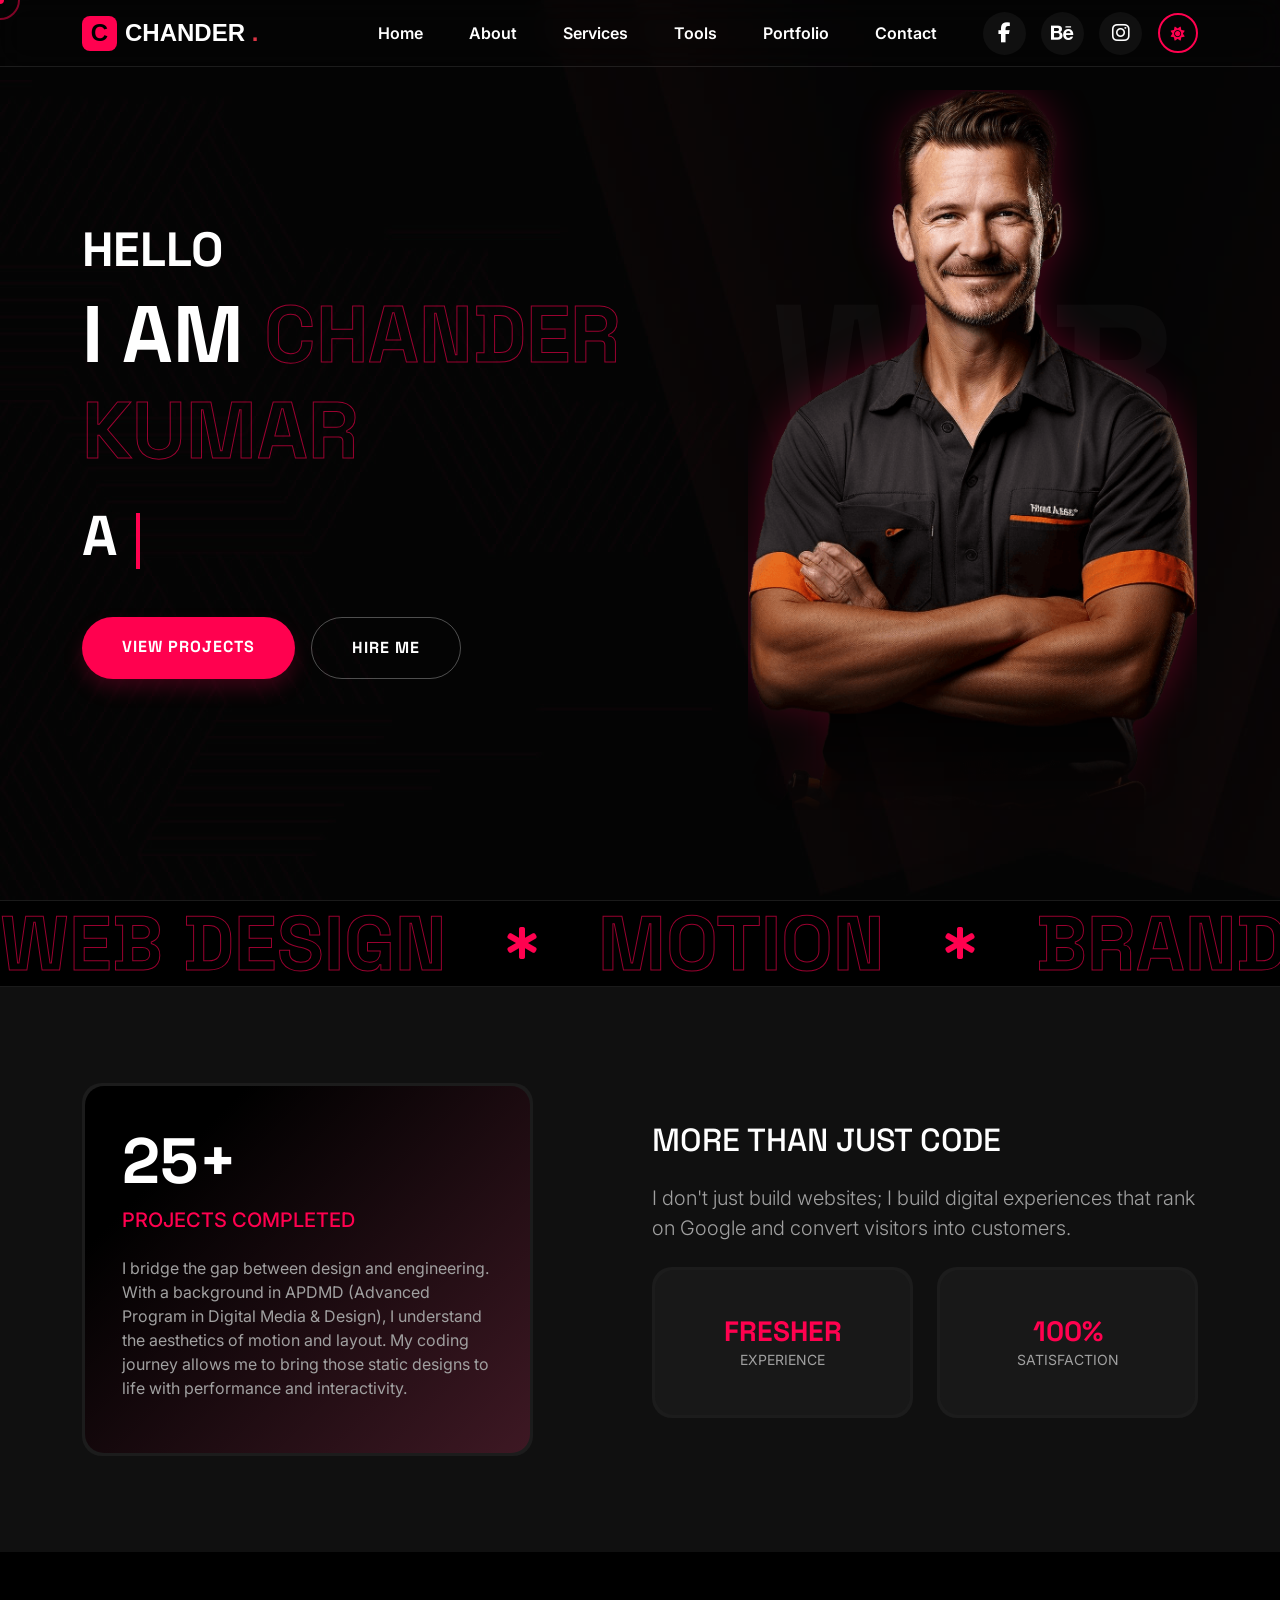
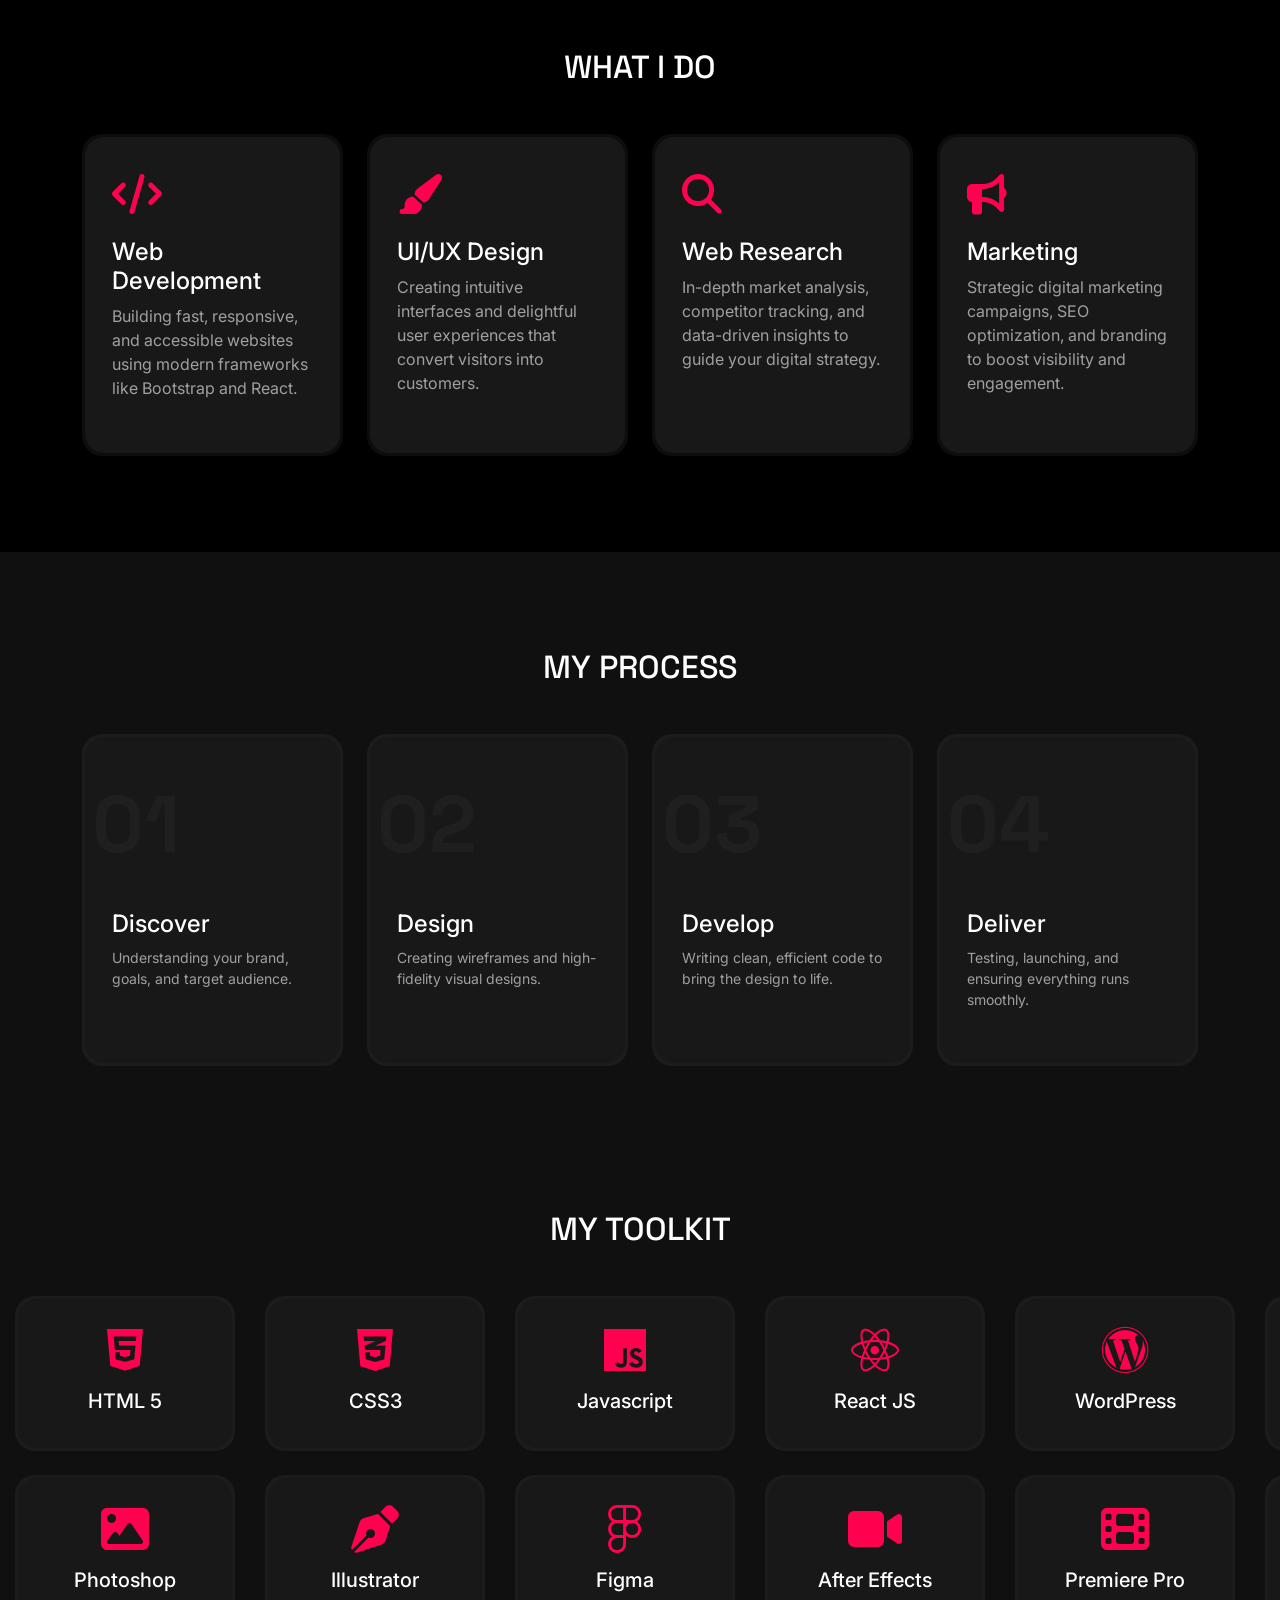
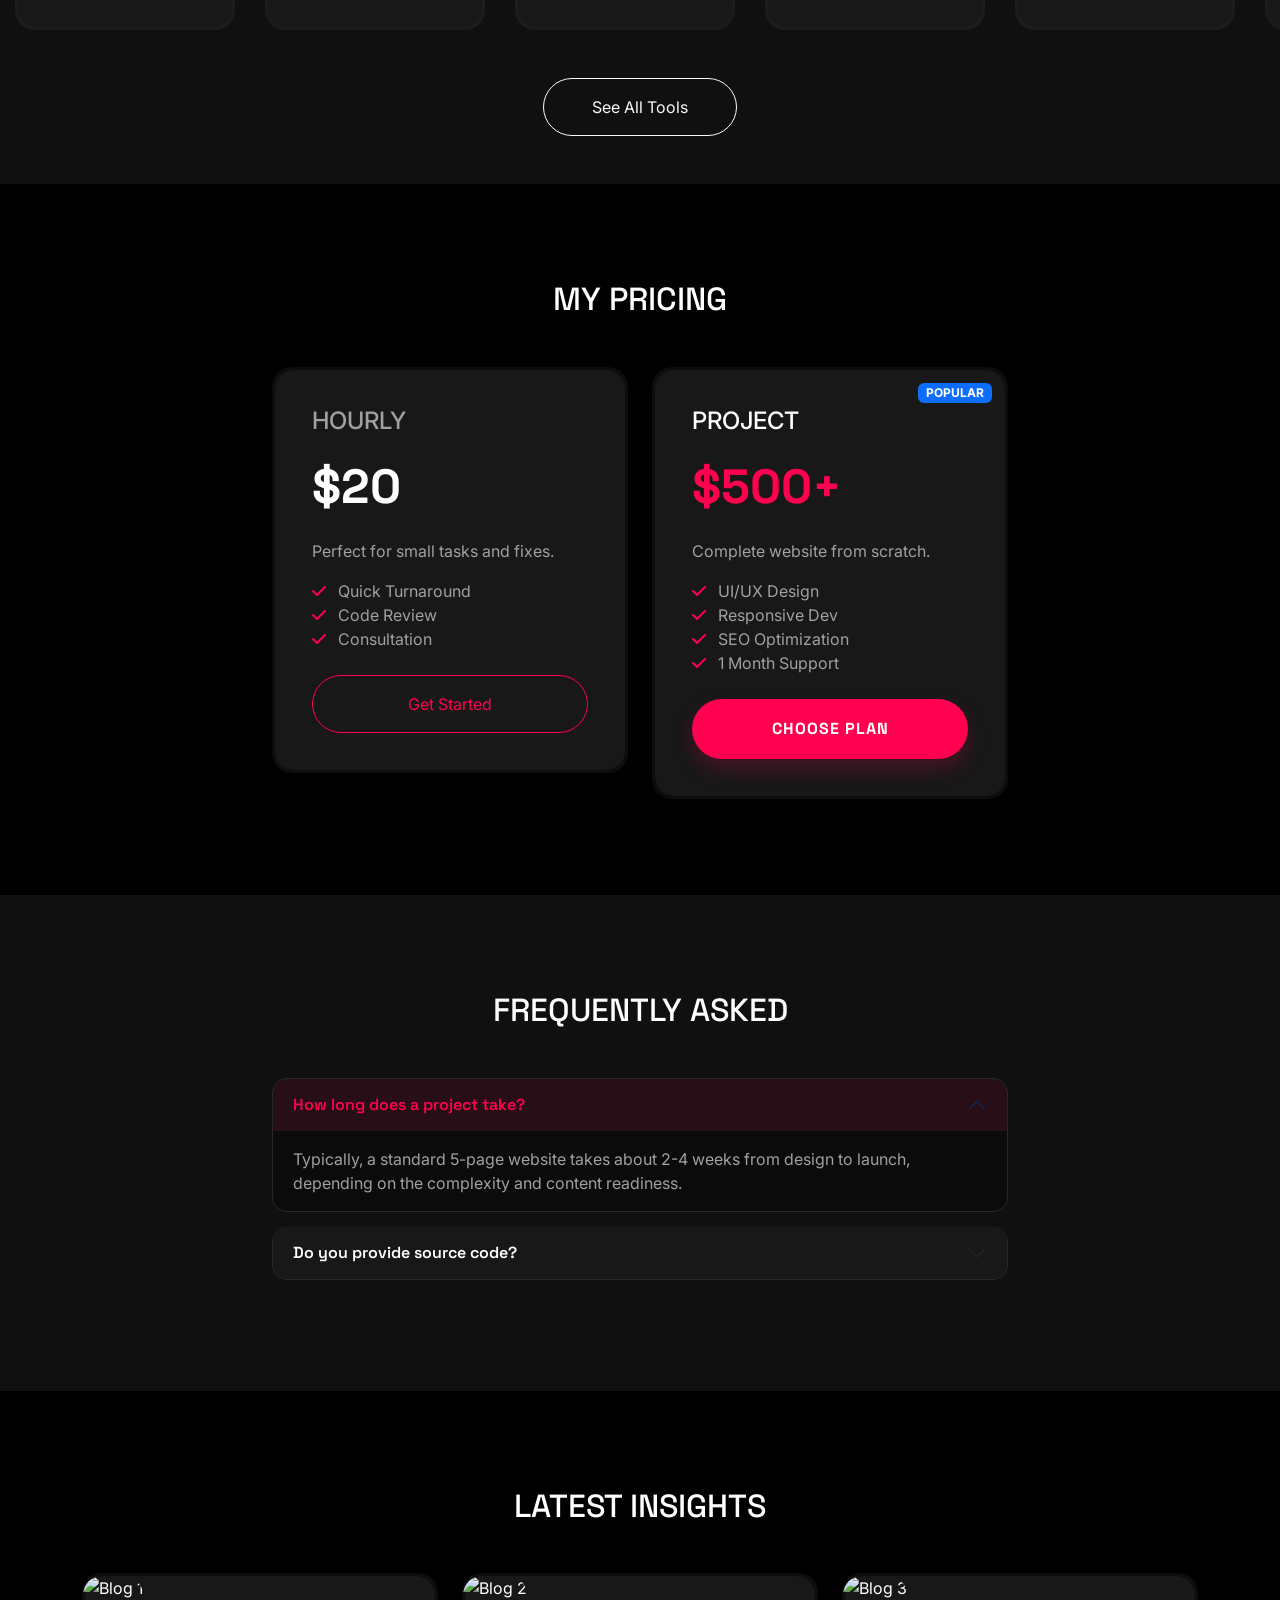
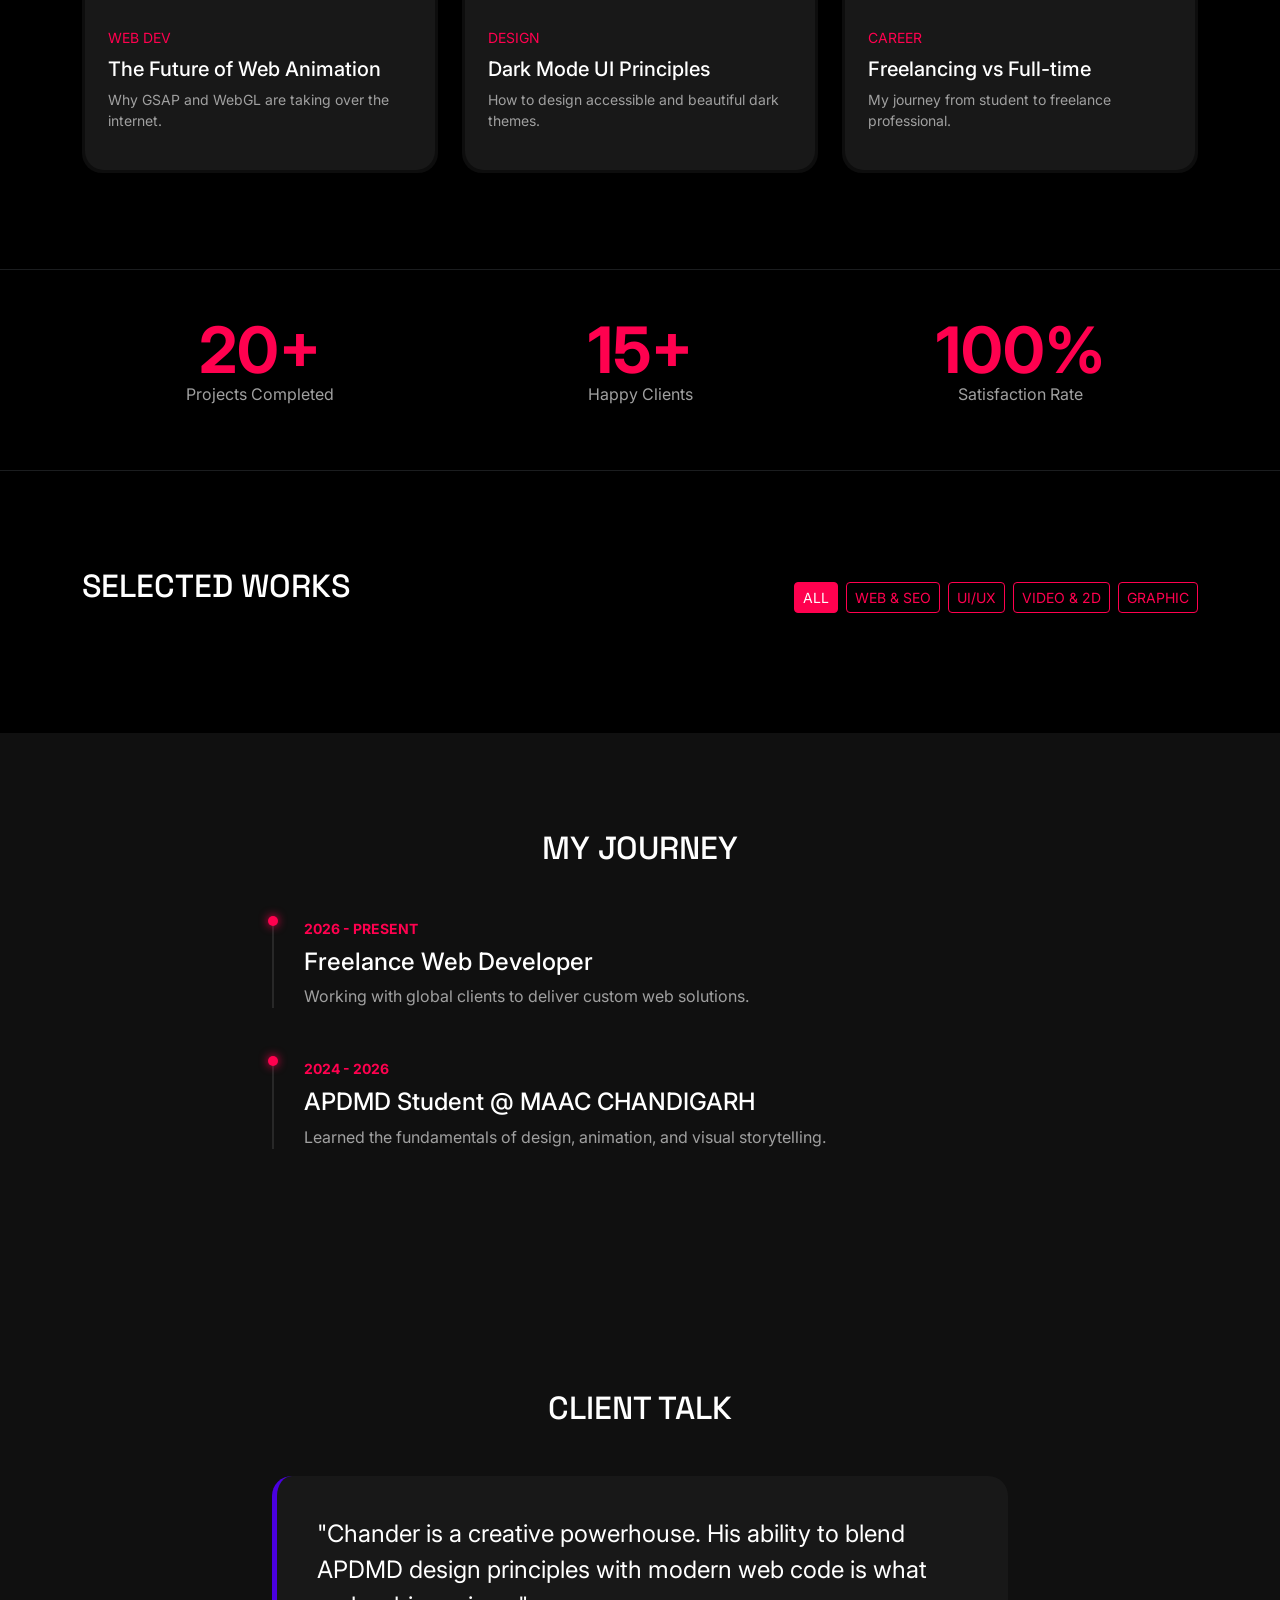
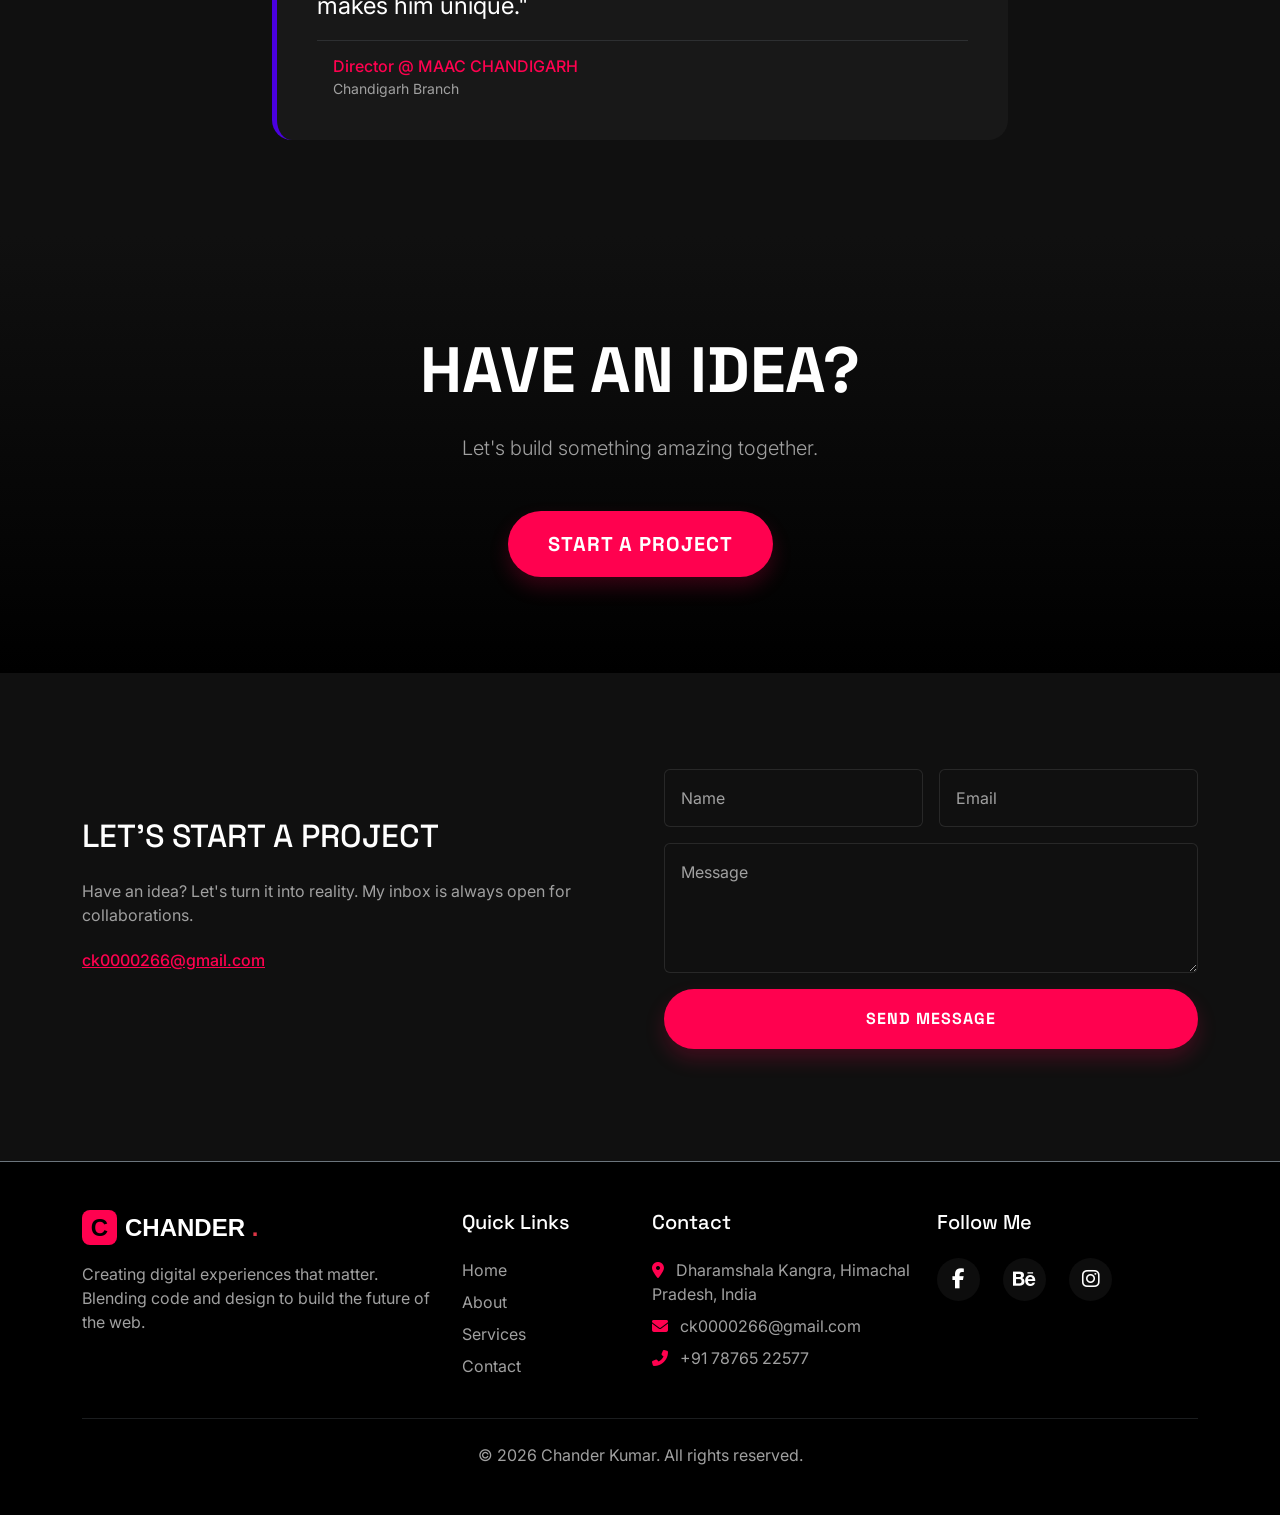
==== commit 100edeeb: "Update index.html" ====
--- a/index.html
+++ b/index.html
@@ -253,7 +253,7 @@
                 <div class="modal-body p-4 p-lg-5"> 
                     
                     <!-- 1. Graphic Design -->
-                    <h5 class="mb-4 border-bottom border-secondary fw-bold pb-2 d-inline-block">GRAPHIC DESIGN</h5>
+                    <h5 class="mb-4 border-bottom border-secondary white-color fw-bold pb-2 d-inline-block">GRAPHIC DESIGN</h5>
                     <div class="row g-3 mb-5">
                         <div class="col-6 col-md-4 col-lg-3">
                             <div class="tool-card p-3"><i class="fas fa-image mb-2 fs-2"></i>
@@ -278,7 +278,7 @@
                     </div>
                     
                     <!-- 2. UI/UX Design -->
-                    <h5 class="mb-4 border-bottom border-secondary fw-bold pb-2 d-inline-block">UI/UX DESIGN</h5>
+                    <h5 class="mb-4 border-bottom border-secondary white-color fw-bold pb-2 d-inline-block">UI/UX DESIGN</h5>
                     <div class="row g-3 mb-5">
                         <div class="col-6 col-md-4 col-lg-3">
                             <div class="tool-card p-3"><i class="fab fa-figma mb-2 fs-2"></i>
@@ -288,7 +288,7 @@
                     </div>
                     
                     <!-- 3. Web Development -->
-                    <h5 class="mb-4 border-bottom border-secondary fw-bold pb-2 d-inline-block">WEB DEVELOPMENT</h5>
+                    <h5 class="mb-4 border-bottom border-secondary white-color fw-bold pb-2 d-inline-block">WEB DEVELOPMENT</h5>
                     <div class="row g-3 mb-5">
                         <div class="col-6 col-md-4 col-lg-3">
                             <div class="tool-card p-3"><i class="fab fa-html5 mb-2 fs-2"></i>
@@ -353,7 +353,7 @@
                     </div>
                     
                     <!-- 4. Marketing -->
-                    <h5 class="mb-4 border-bottom border-secondary fw-bold pb-2 d-inline-block">MARKETING</h5>
+                    <h5 class="mb-4 border-bottom border-secondary white-color fw-bold pb-2 d-inline-block">MARKETING</h5>
                     <div class="row g-3 mb-5">
                         <div class="col-6 col-md-4 col-lg-3">
                             <div class="tool-card p-3"><i class="fas fa-search mb-2 fs-2"></i>
@@ -363,7 +363,7 @@
                     </div>
                     
                     <!-- 5. Video & Animation -->
-                    <h5 class="mb-4 border-bottom border-secondary fw-bold pb-2 d-inline-block">VIDEO &amp; ANIMATION</h5>
+                    <h5 class="mb-4 border-bottom border-secondary white-color fw-bold pb-2 d-inline-block">VIDEO &amp; ANIMATION</h5>
                     <div class="row g-3">
                         <div class="col-6 col-md-4 col-lg-3">
                             <div class="tool-card p-3"><i class="fas fa-video mb-2 fs-2"></i>
@@ -644,7 +644,7 @@
                 <div class="col-md-3">
                     <h5 class="mb-4">Contact</h5>
                     <ul class="list-unstyled text-secondary">
-                        <li class="mb-2"><i class="fas fa-map-marker-alt primary-color me-2"></i> Chandigarh, India</li>
+                        <li class="mb-2"><i class="fas fa-map-marker-alt primary-color me-2"></i> Dharamshala Kangra, Himachal Pradesh, India</li>
                         <li class="mb-2"><i class="fas fa-envelope primary-color me-2"></i><a href="https://mail.google.com/mail/?view=cm&amp;fs=1&amp;to=ck0000266@gmail.com" class="text-secondary text-decoration-none hover-target" target="_blank"> ck0000266@gmail.com</a></li>
                         <li class="mb-2"><i class="fas fa-phone-alt primary-color me-2"></i><a href="https://wa.me/917876522577" class="text-secondary text-decoration-none hover-target" target="_blank"> +91 78765 22577</a></li>
                     </ul>
--- a/assets/css/style.css
+++ b/assets/css/style.css
@@ -62,6 +62,9 @@
 .text-main-secondary {
     color: var(--secondary) !important;
 }
+body.light-mode .white-color {
+    color: white;
+}
 .bg-black {
     background-color: var(--bg-section) !important;
 }
@@ -115,8 +118,8 @@
 }
 
 /* Navbar Scrolled State */
-.navbar.scrolled {
-    background: var(--bg-navbar) !important;
+.navbar.scrolled, .navbar:not(.scrolled) {
+/*    background: var(--bg-navbar) !important;*/
     backdrop-filter: blur(15px);
     border-bottom: 1px solid var(--border);
     padding: 10px 0;
@@ -139,7 +142,10 @@
     background: rgba(255,255,255,0.2);
     color: white;
 }
-
+body.light-mode .navbar:not(.scrolled) .navbar-toggler {
+    background-color: var(--dark) !important;
+    border: 3px solid var(--primary) !important;
+}
 body.light-mode .navbar.scrolled .nav-link {
     color: var(--text-main) !important; /* Black on scroll */
 }
@@ -1261,4 +1267,5 @@
 .floating-contact-btn.active .fa-times {
     opacity: 1;
     transform: rotate(0deg) scale(1);
-}+}
+
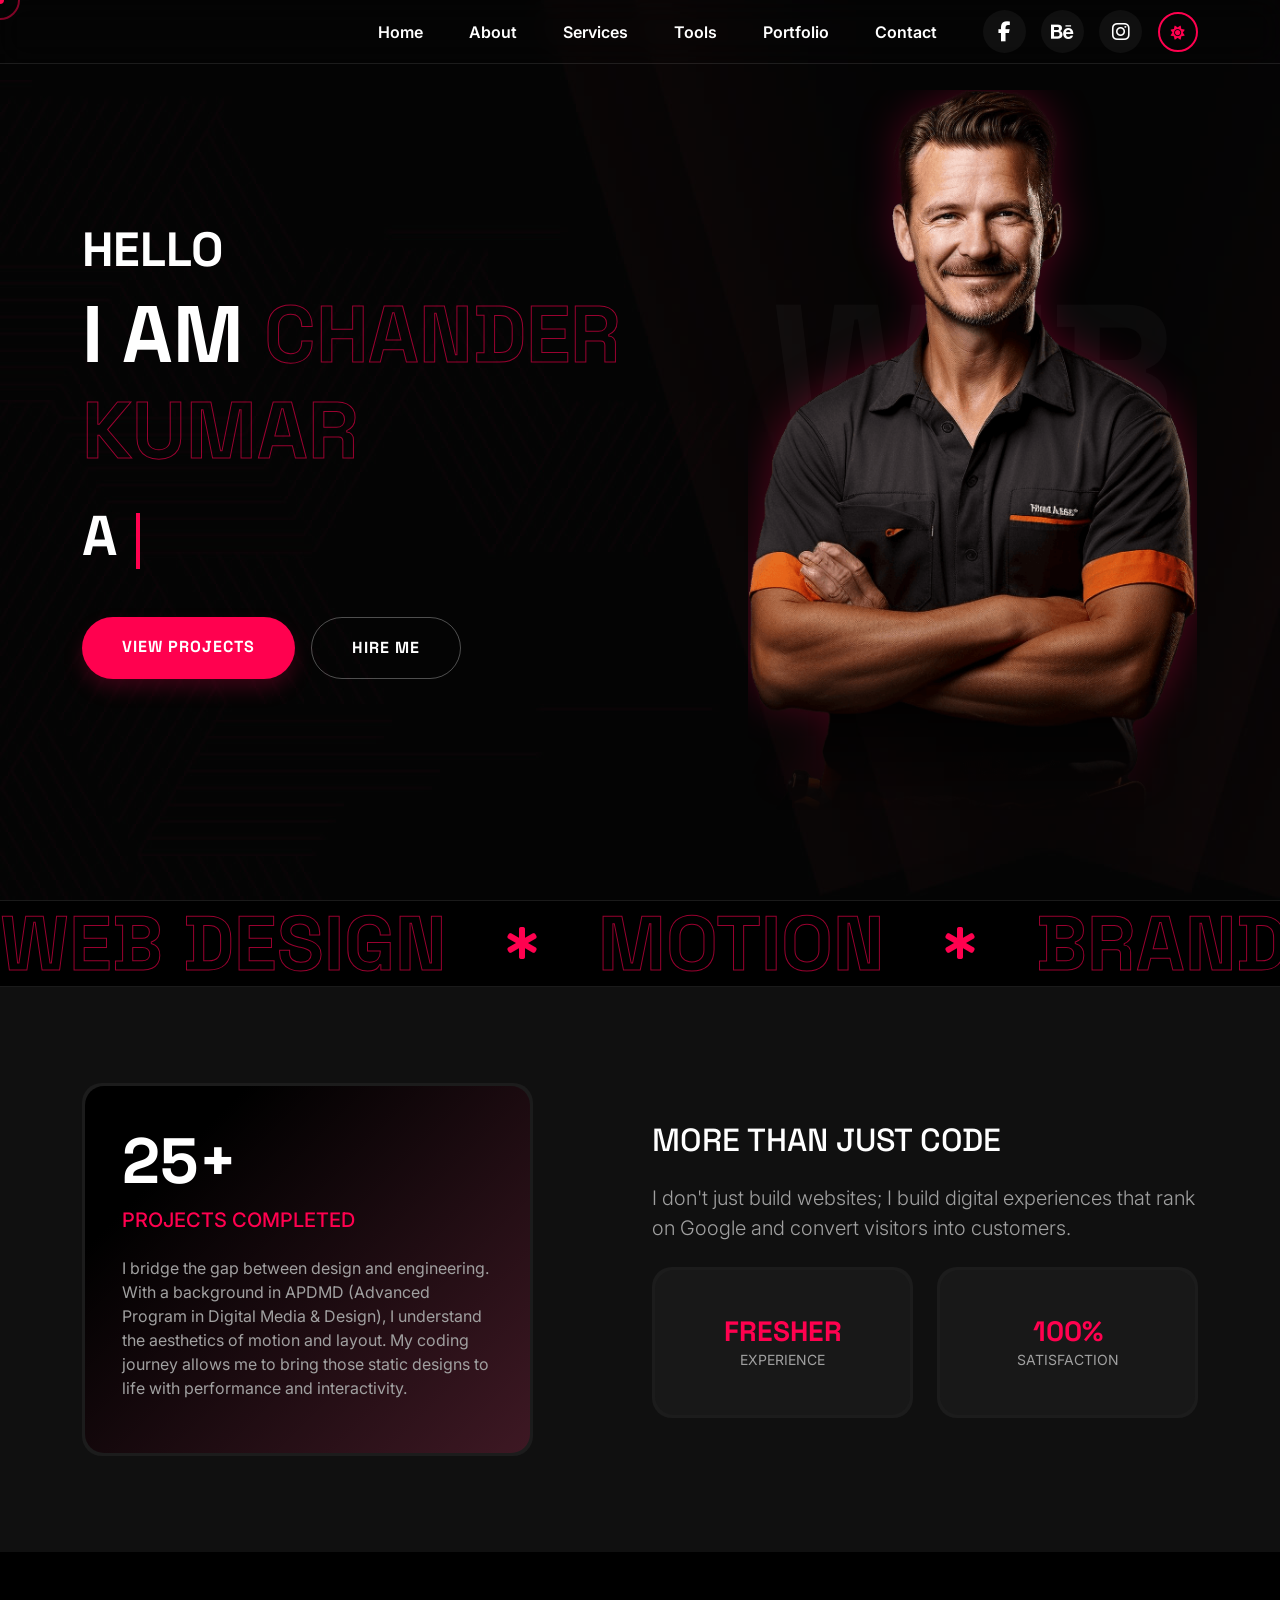
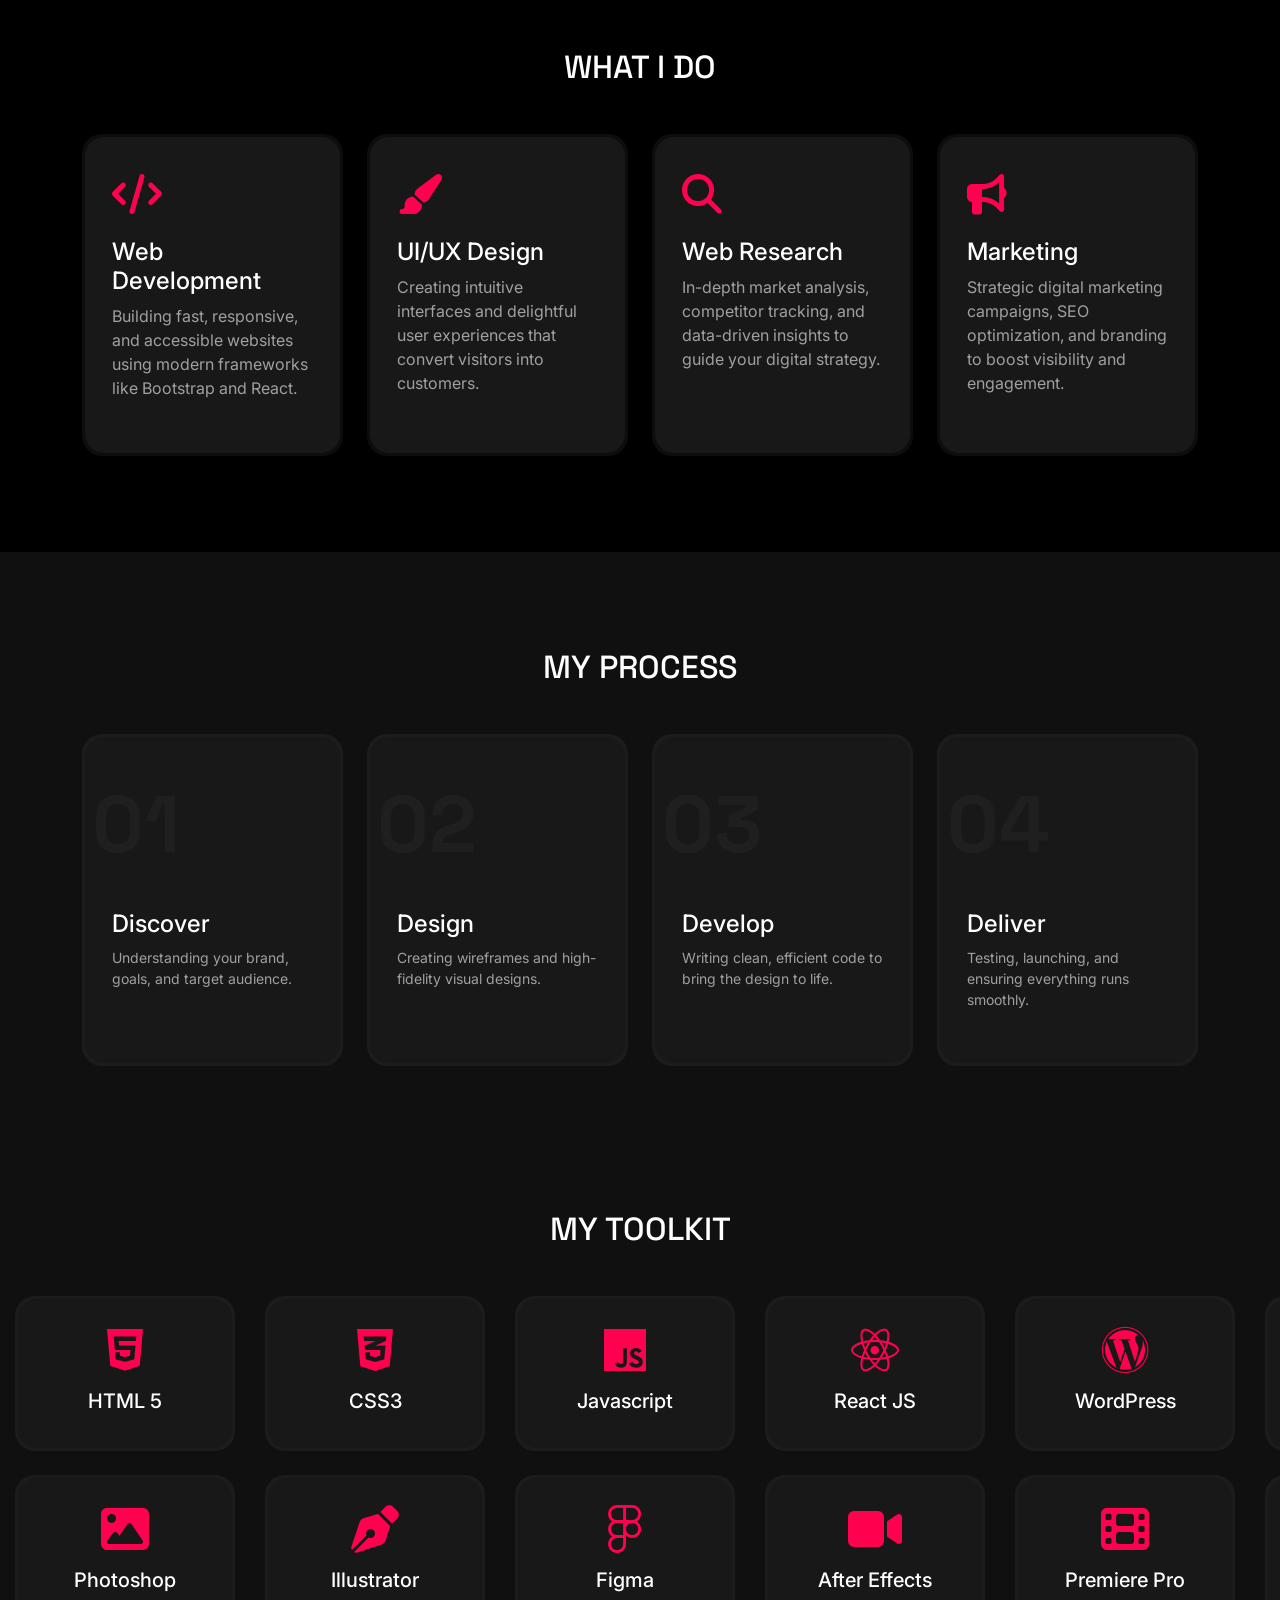
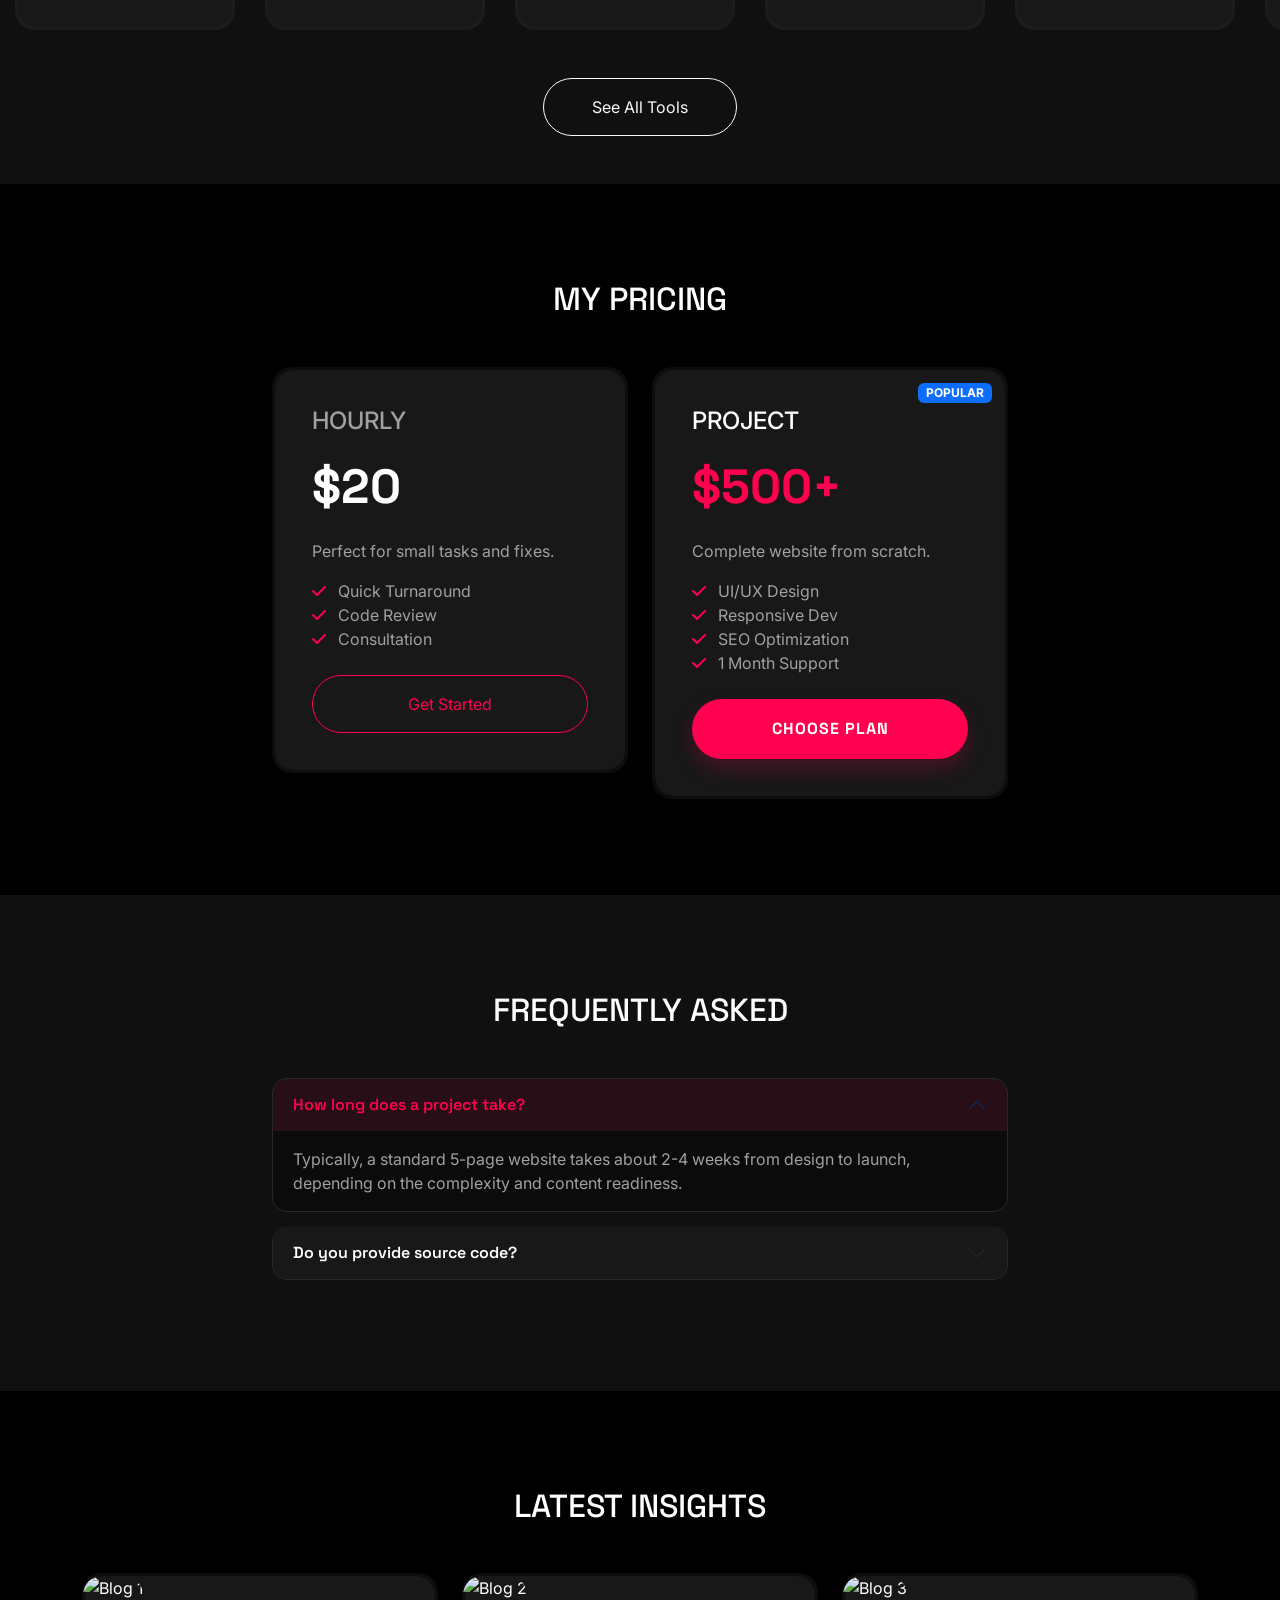
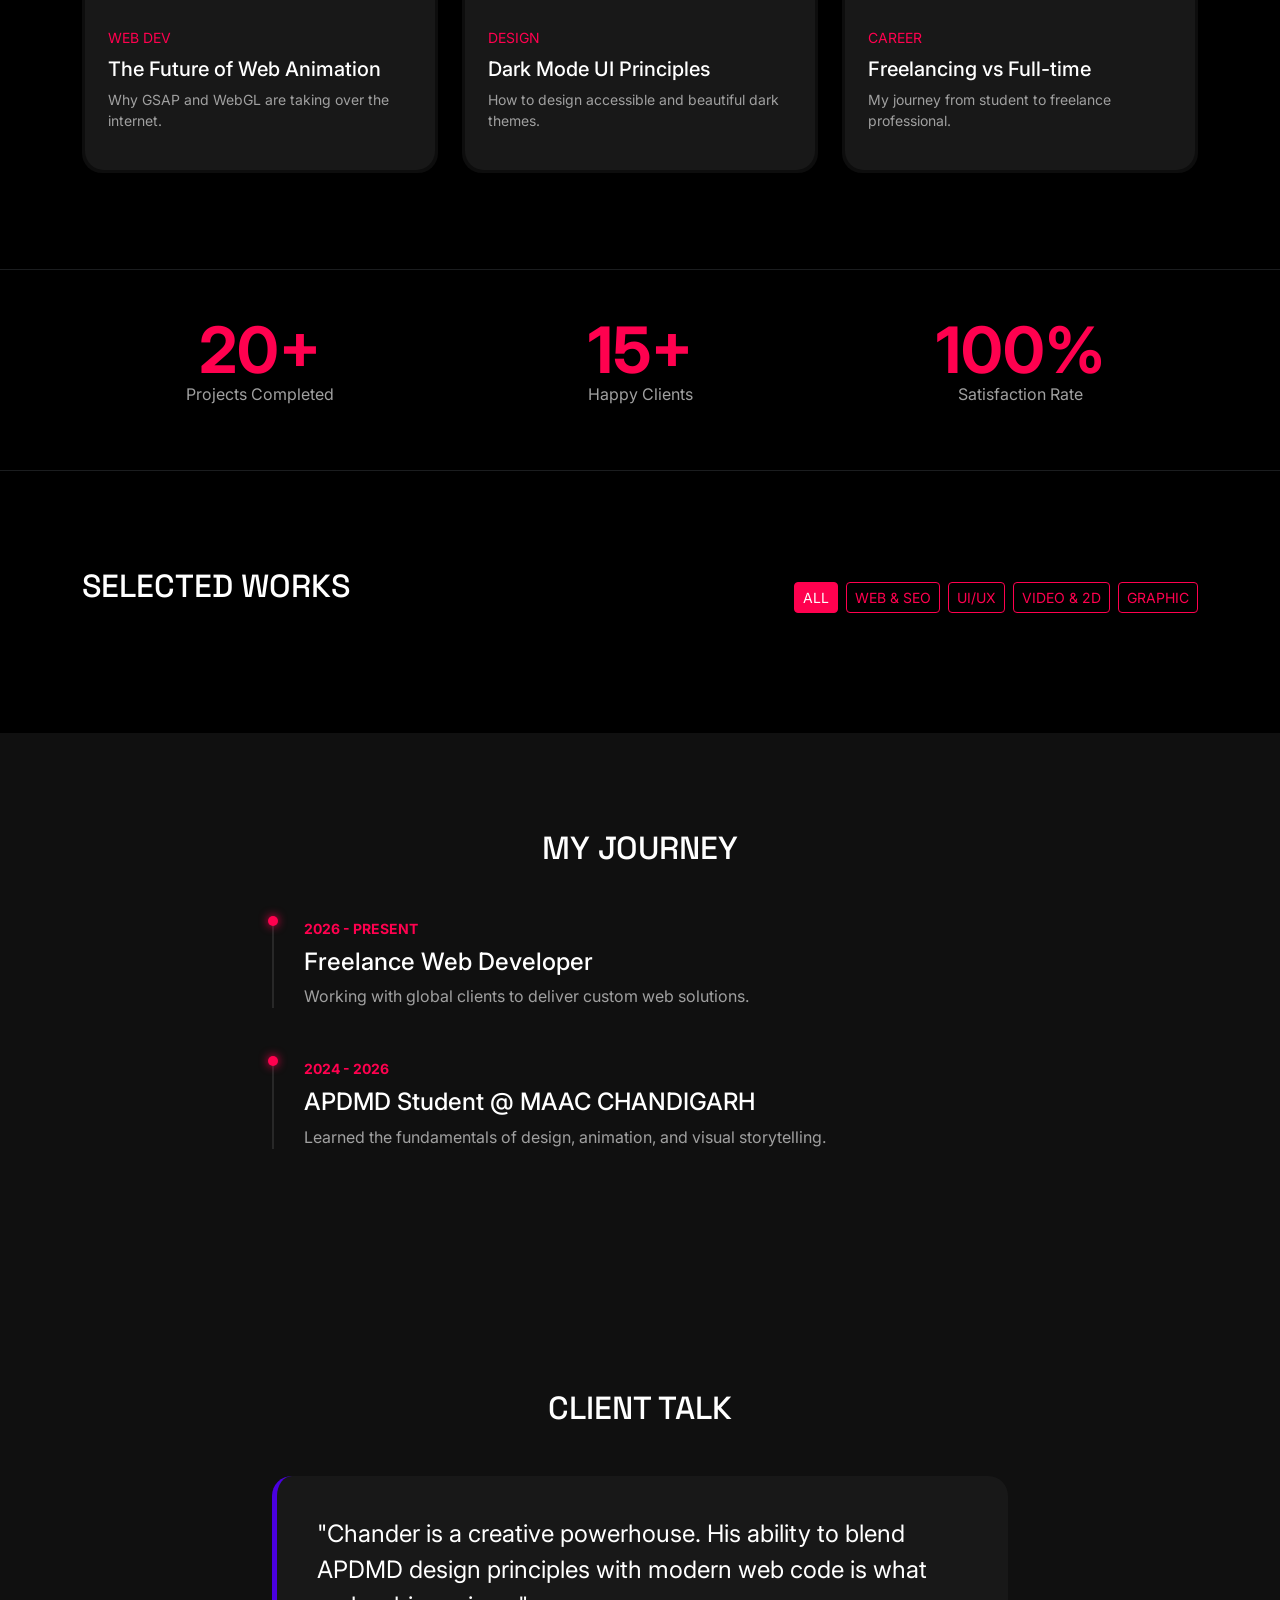
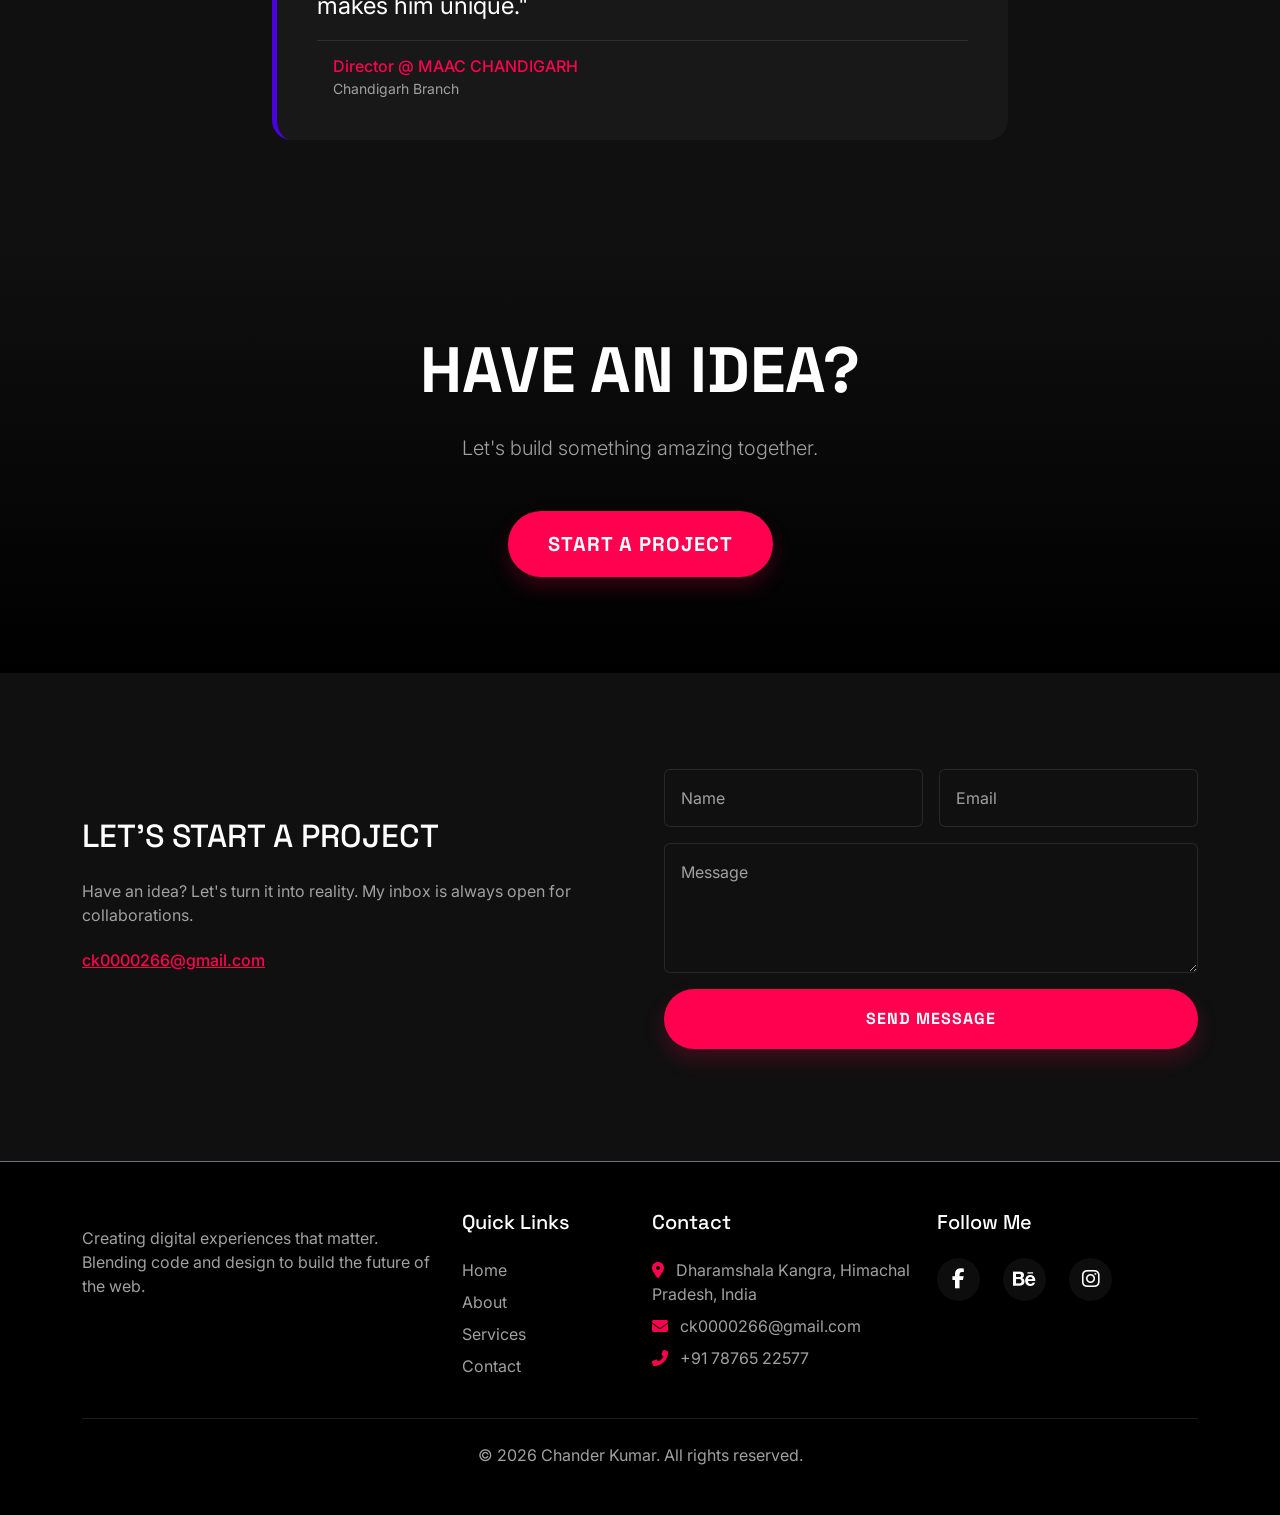
==== commit 37d3b450: "Update index.html" ====
--- a/index.html
+++ b/index.html
@@ -20,9 +20,7 @@
     <nav class="navbar navbar-expand-lg navbar-light fixed-top">
         <div class="container">
             <a class="navbar-brand d-flex align-items-center gap-2" href="#">
-                <div class="logo-box text-black d-flex justify-content-center align-items-center" 
-                style="width: 35px; height: 35px; border-radius: 8px; font-weight: 900;">C</div>
-                <span class="fw-bold">CHANDER<span class="text-danger"> .</span></span>
+                <img src="assets/images/logo.png" alt="" width="90px"/>
             </a>
             <button class="navbar-toggler" type="button" data-bs-toggle="collapse" data-bs-target="#navbarNav"> <span class="navbar-toggler-icon"></span> </button>
             <div class="collapse navbar-collapse" id="navbarNav">
@@ -626,9 +624,7 @@
             <div class="row g-4">
                 <div class="col-md-4">
                     <a class="navbar-brand mb-3 d-flex align-items-center gap-2" href="#">
-                        <div class="logo-box text-black d-flex justify-content-center align-items-center" 
-                        style="width: 35px; height: 35px; border-radius: 8px; font-weight: 900;">C</div>
-                        <span class="fw-bold">CHANDER<span class="text-danger"> .</span></span>
+                        <img src="assets/images/logo.png" alt="" width="90px"/>
                     </a>
                     <p class="text-secondary">Creating digital experiences that matter. Blending code and design to build the future of the web.</p>
                 </div>
@@ -719,3 +715,4 @@
     </body>
 </html>
 
+
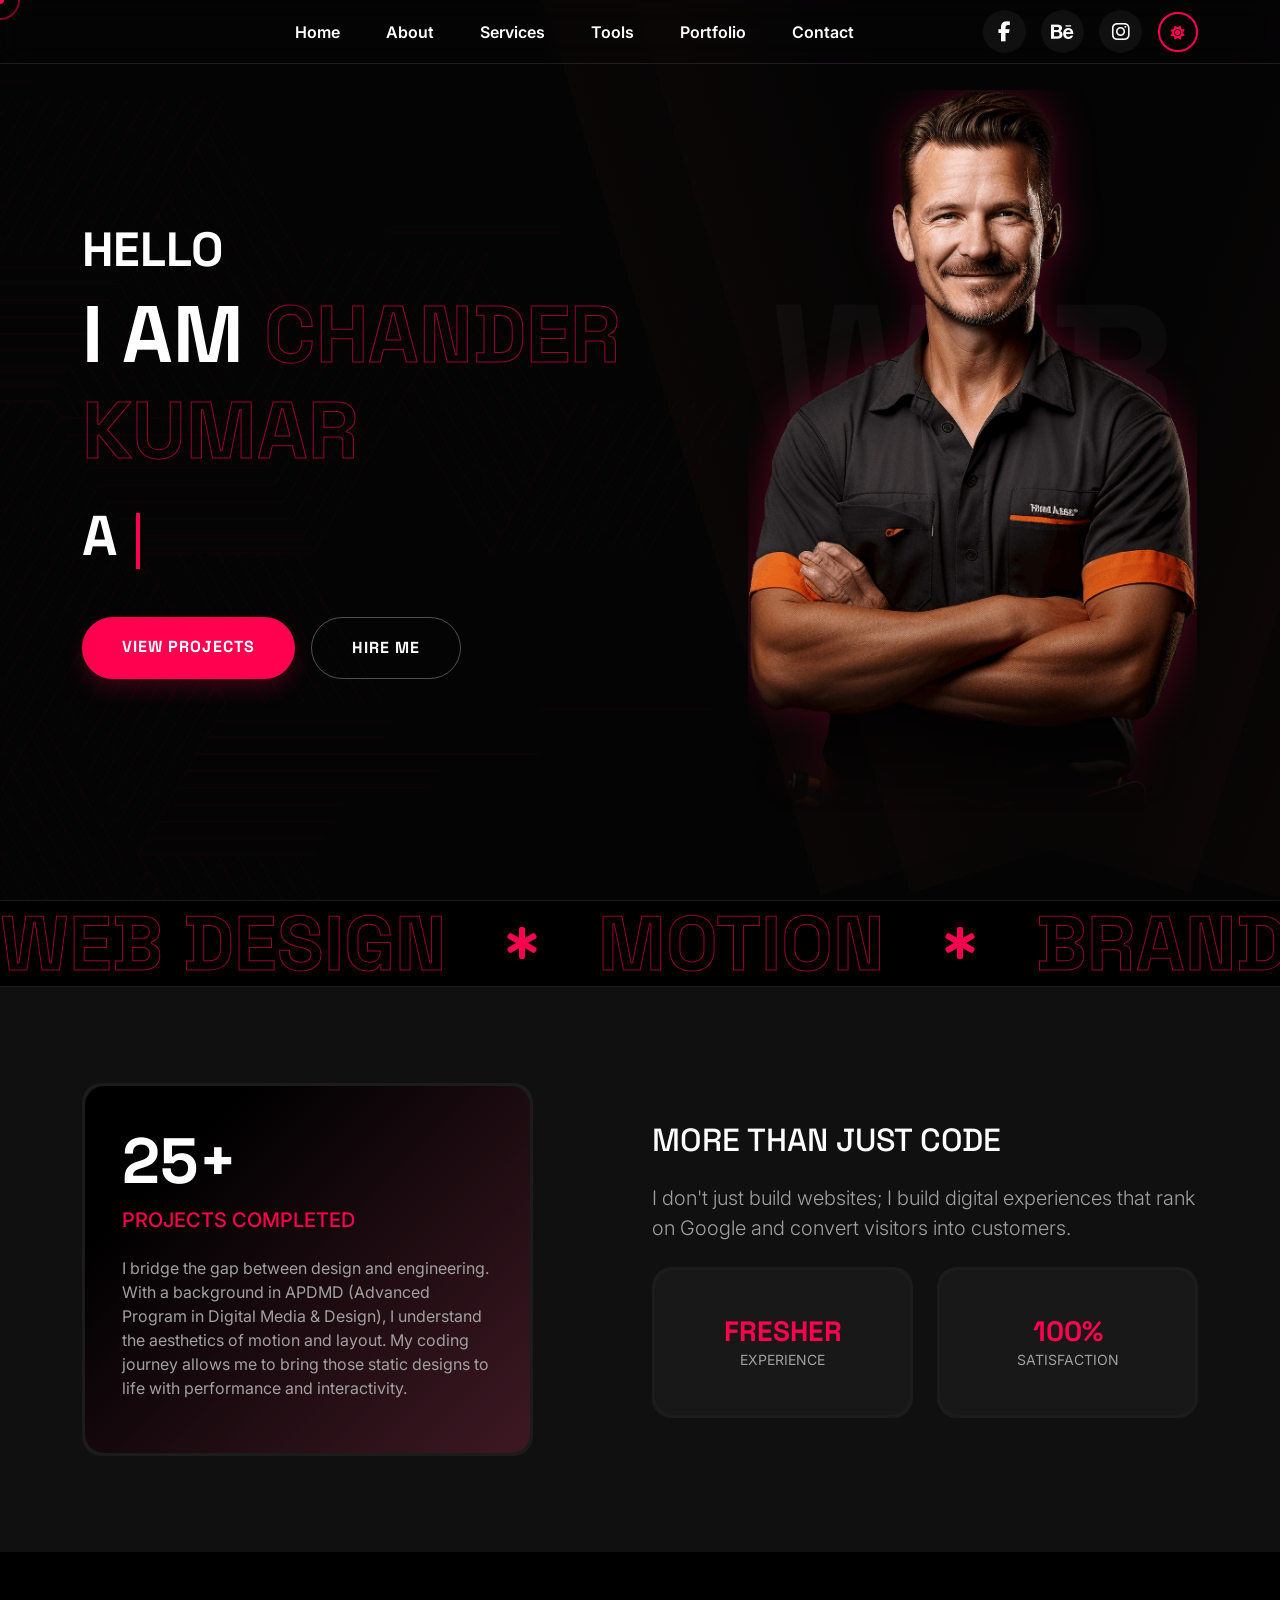
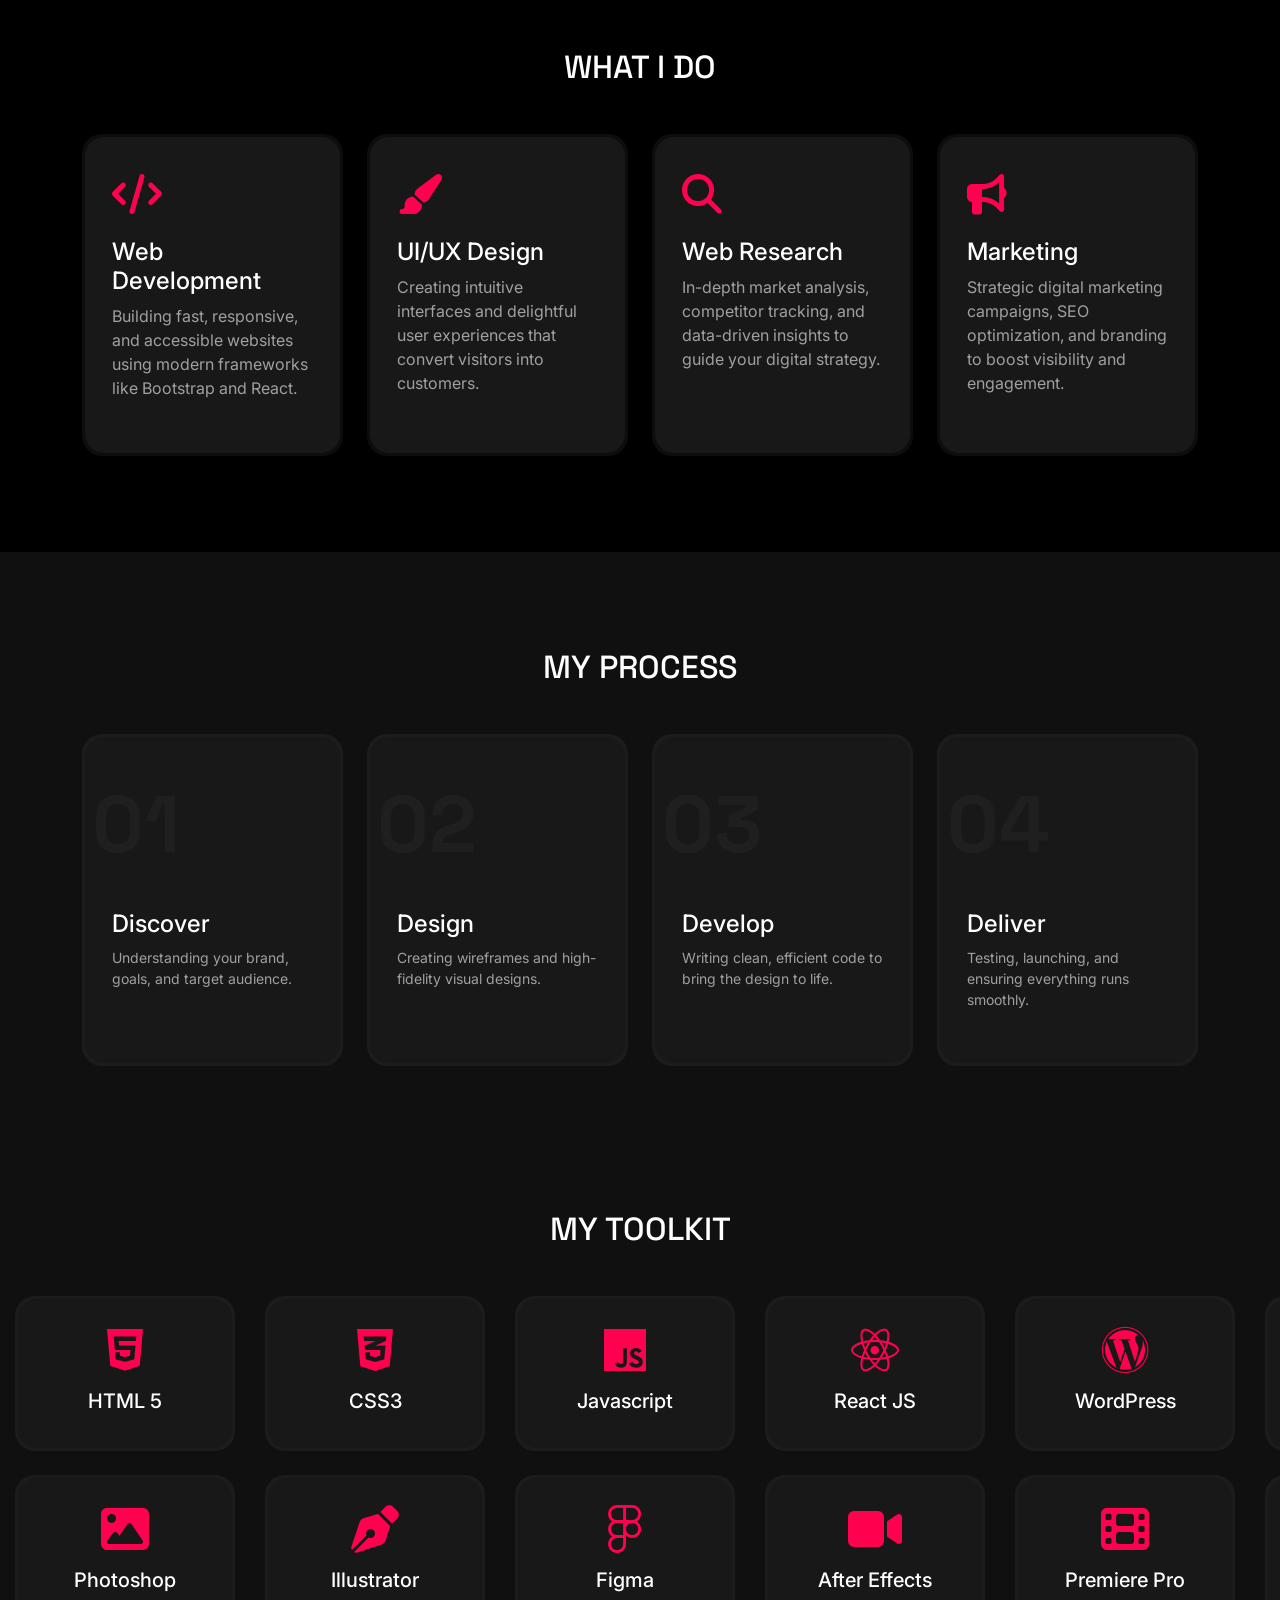
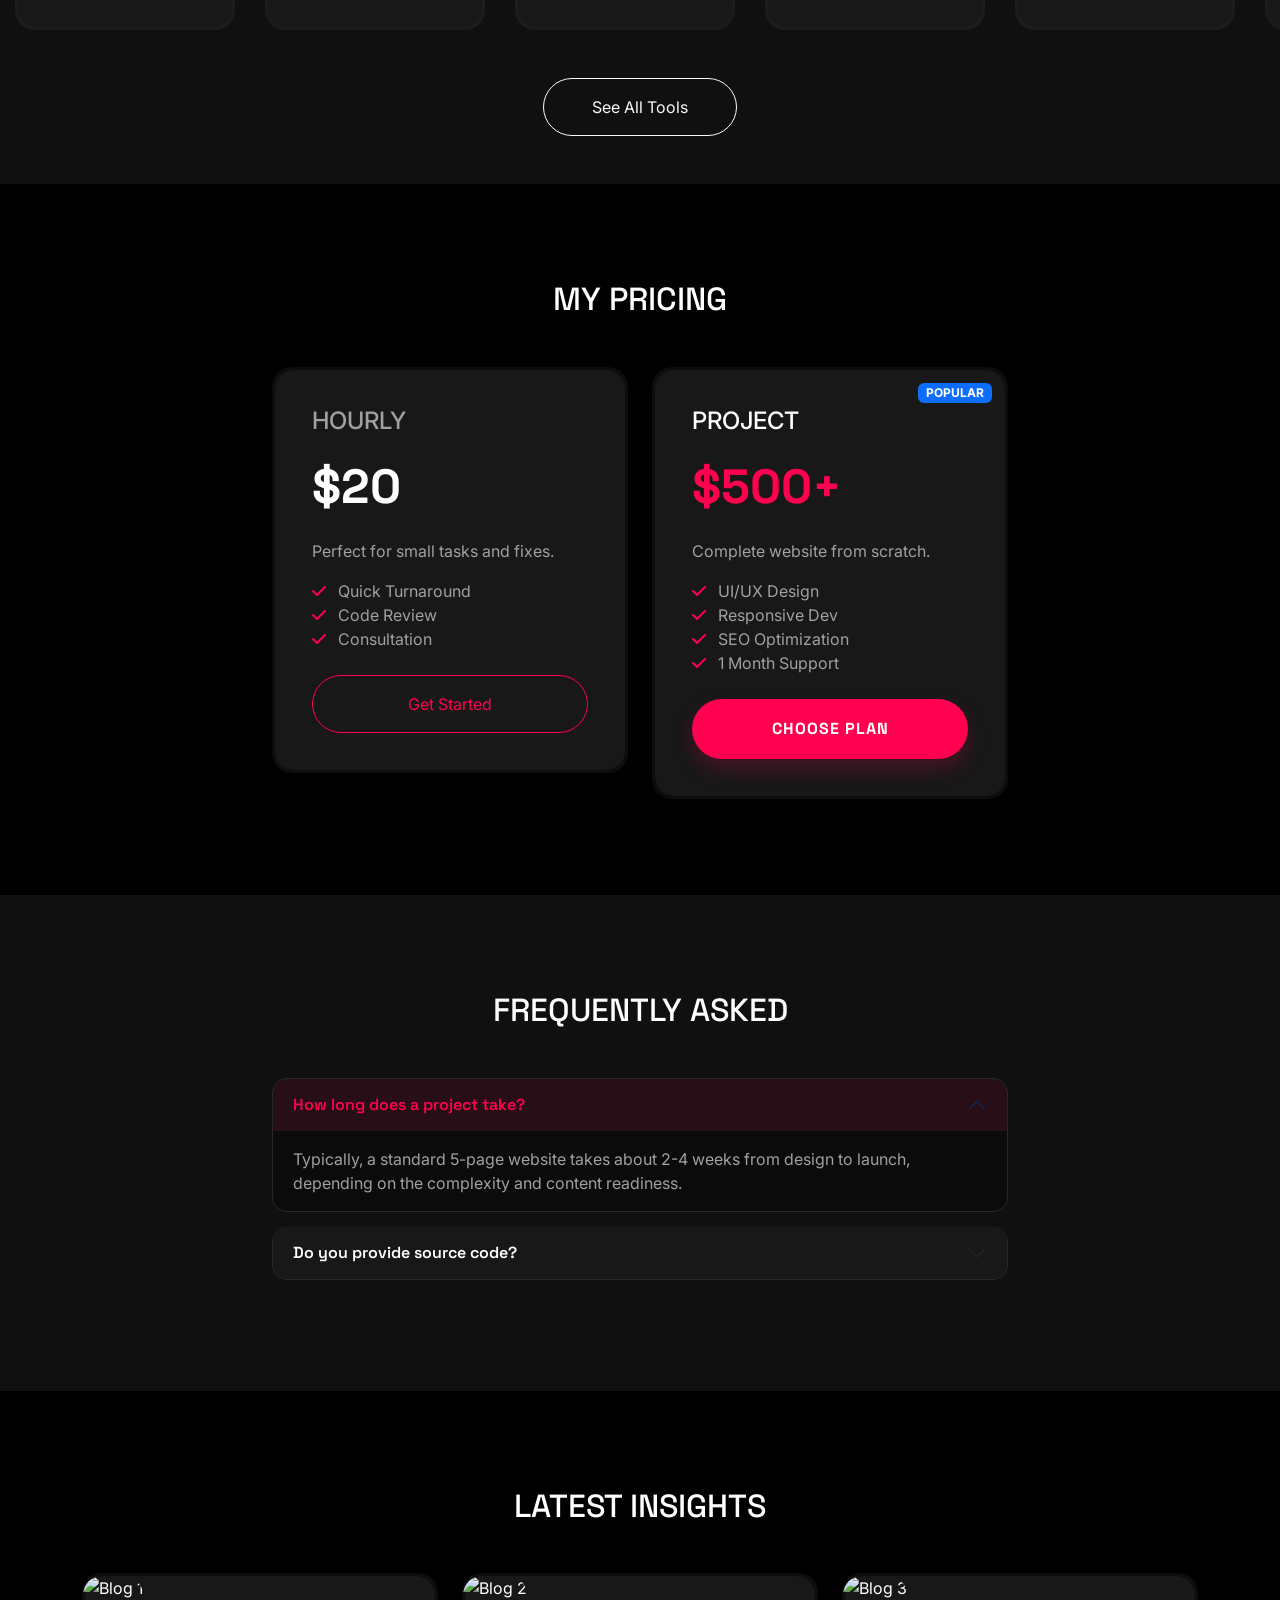
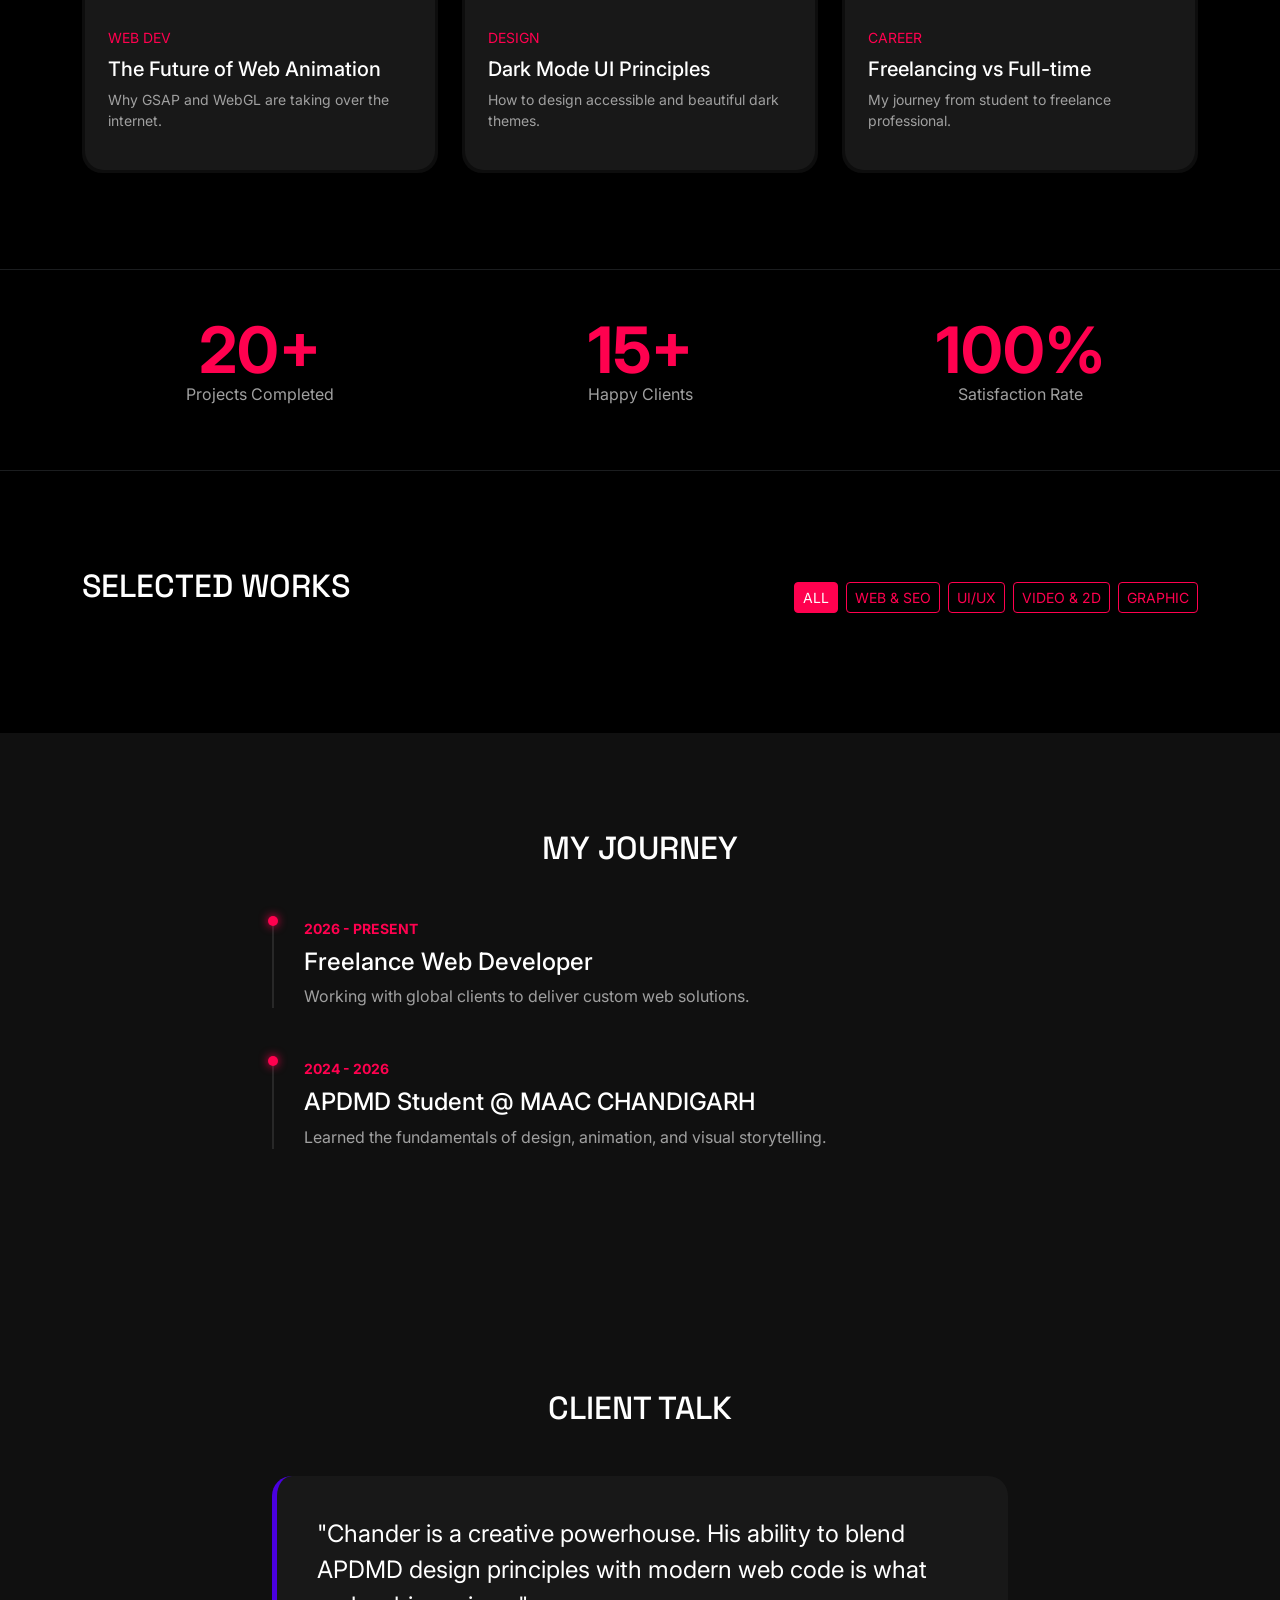
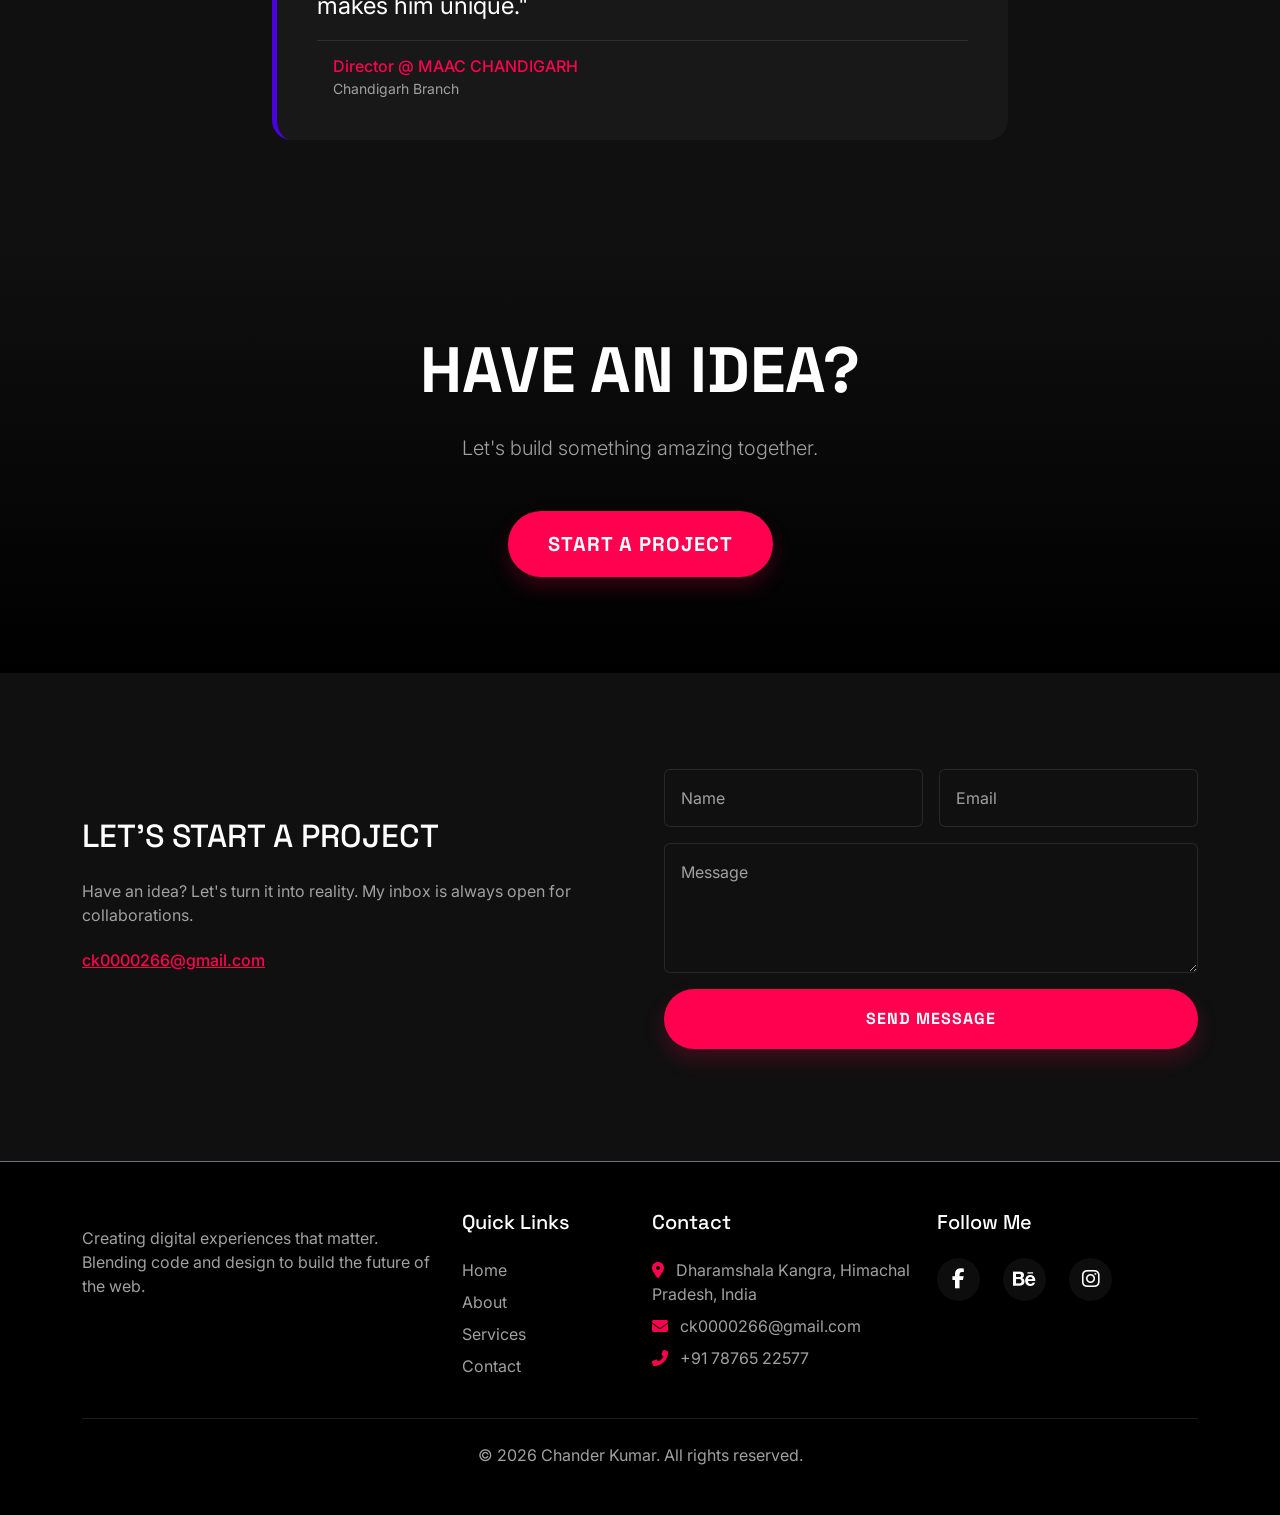
==== commit b8f8737f: "Update index.html" ====
--- a/index.html
+++ b/index.html
@@ -24,7 +24,7 @@
             </a>
             <button class="navbar-toggler" type="button" data-bs-toggle="collapse" data-bs-target="#navbarNav"> <span class="navbar-toggler-icon"></span> </button>
             <div class="collapse navbar-collapse" id="navbarNav">
-                <ul class="navbar-nav ms-auto">
+                <ul class="navbar-nav m-auto">
                     <li class="nav-item"><a class="nav-link" href="#home">Home</a></li>
                     <li class="nav-item"><a class="nav-link" href="about.html">About</a></li>
                     <li class="nav-item"><a class="nav-link" href="services.html">Services</a></li>
@@ -624,7 +624,7 @@
             <div class="row g-4">
                 <div class="col-md-4">
                     <a class="navbar-brand mb-3 d-flex align-items-center gap-2" href="#">
-                        <img src="assets/images/logo.png" alt="" width="90px"/>
+                        <img src="assets/images/logo.png" alt="" width="130px"/>
                     </a>
                     <p class="text-secondary">Creating digital experiences that matter. Blending code and design to build the future of the web.</p>
                 </div>
@@ -716,3 +716,5 @@
 </html>
 
 
+
+
